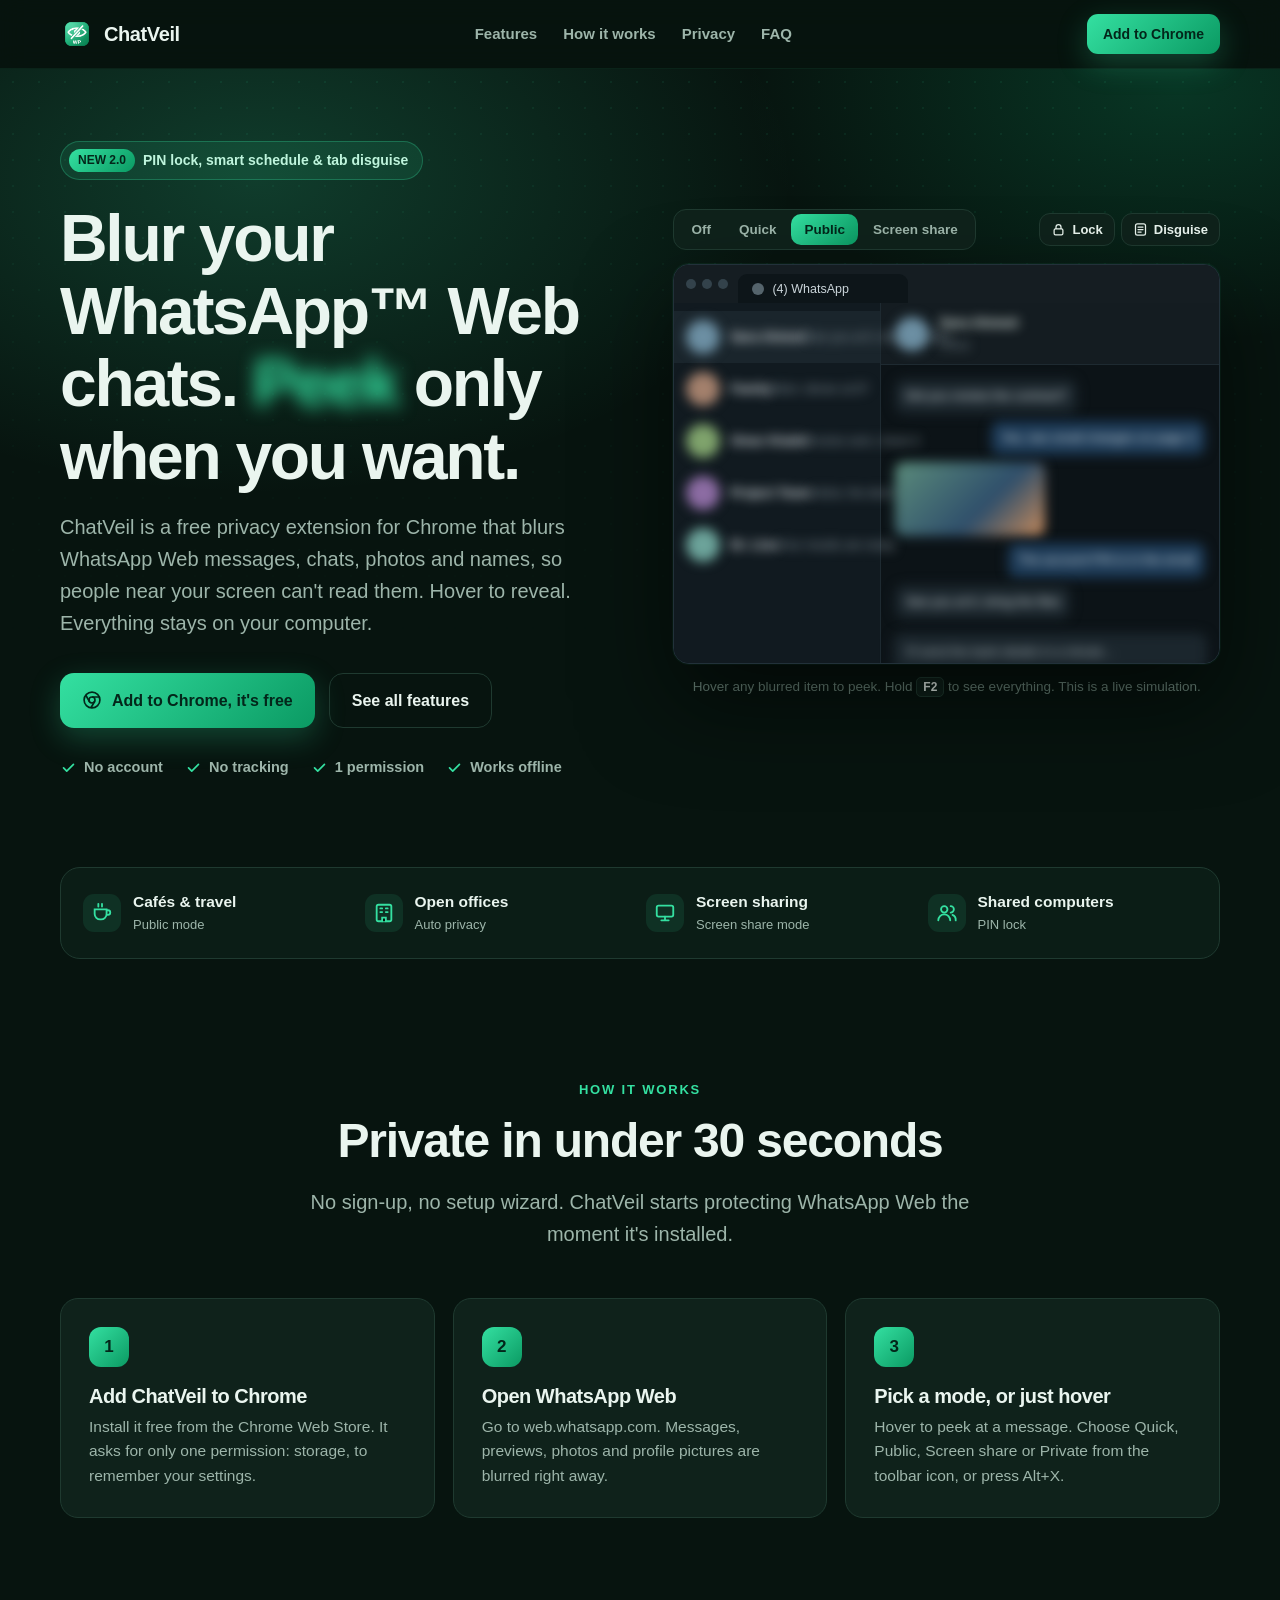
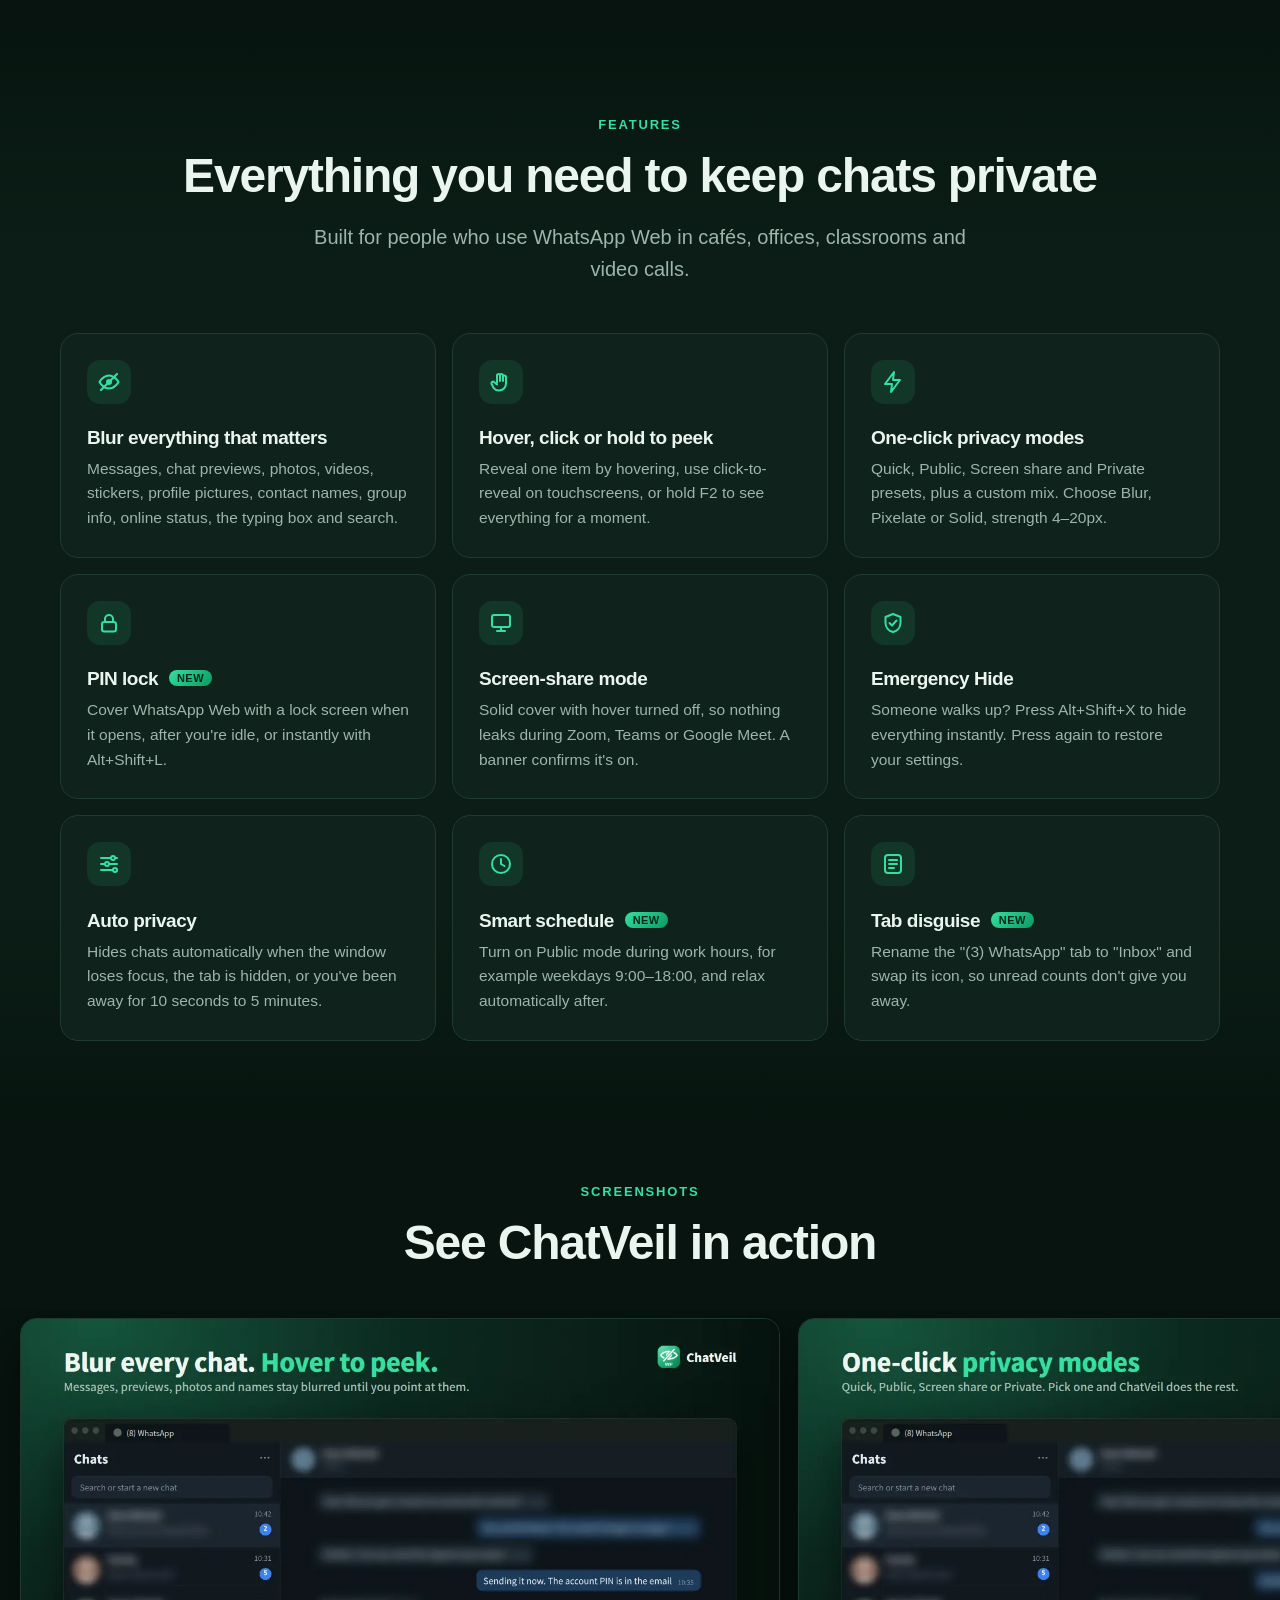
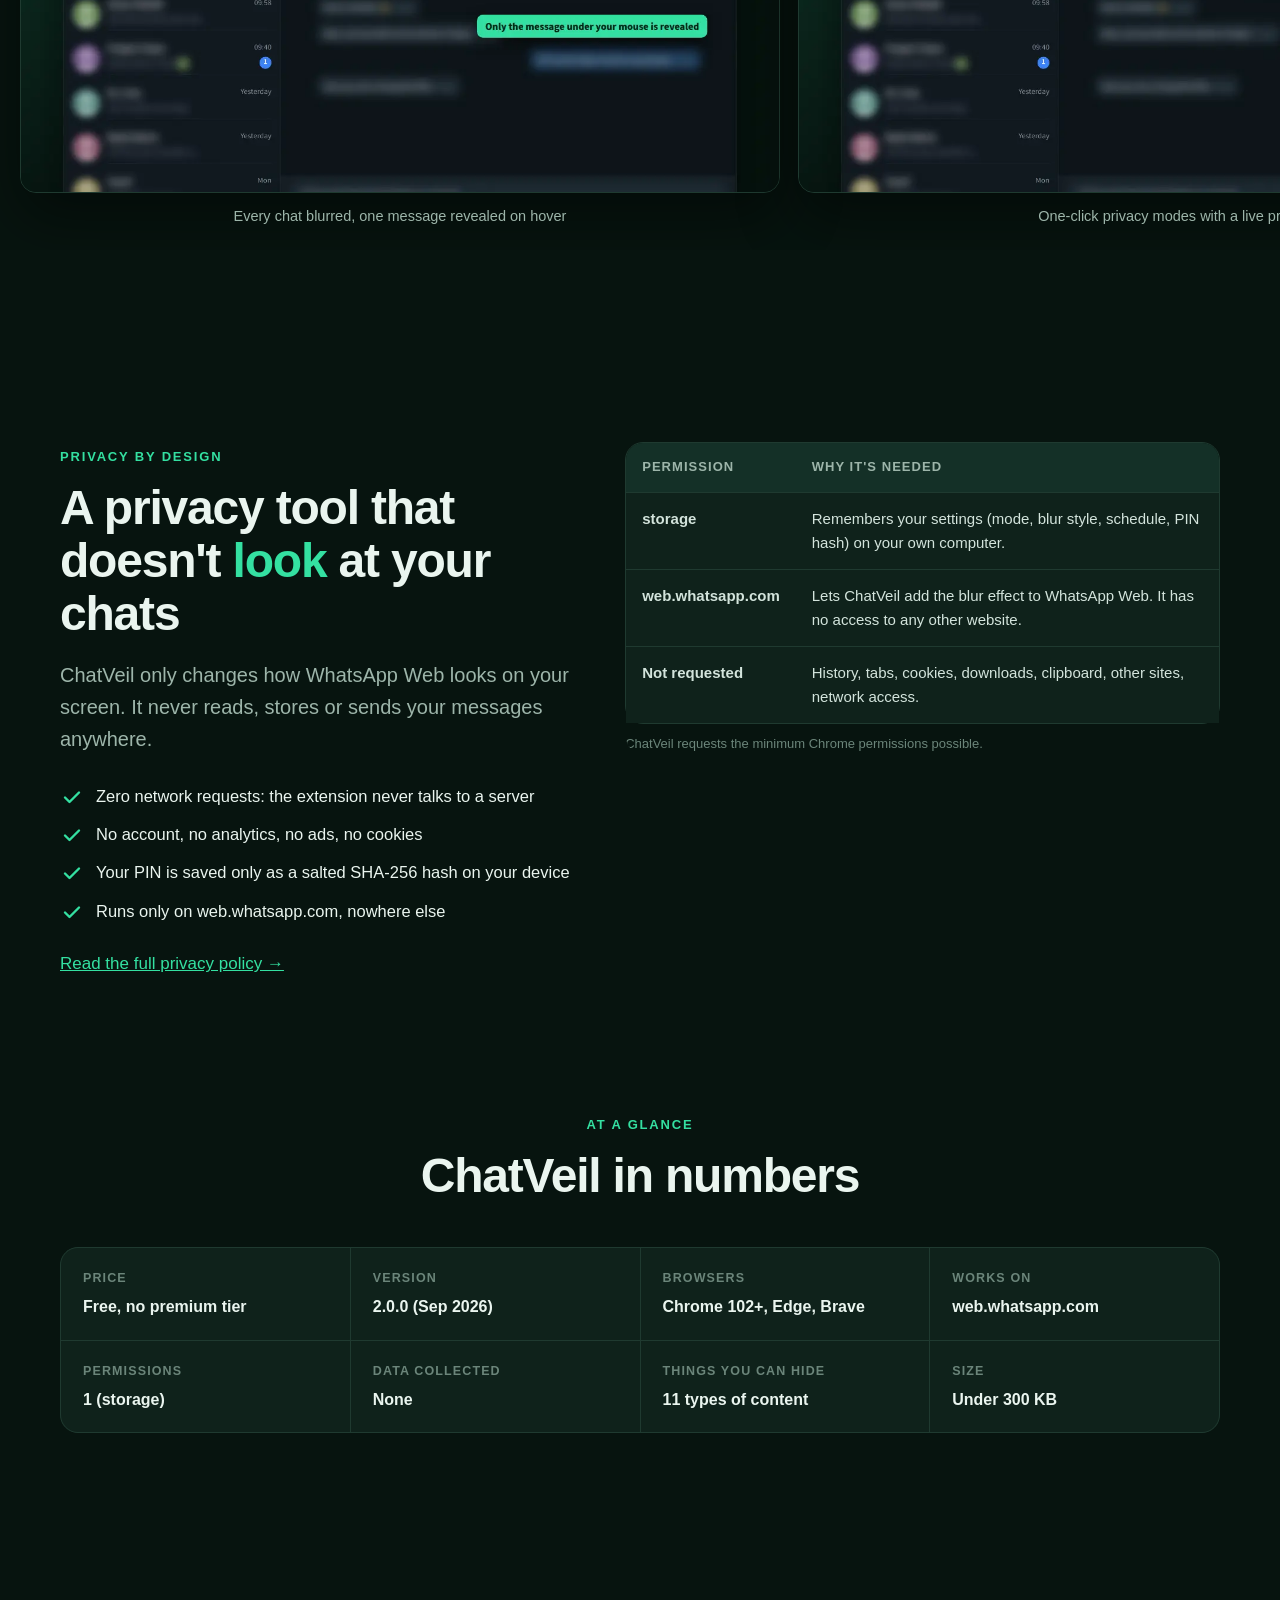
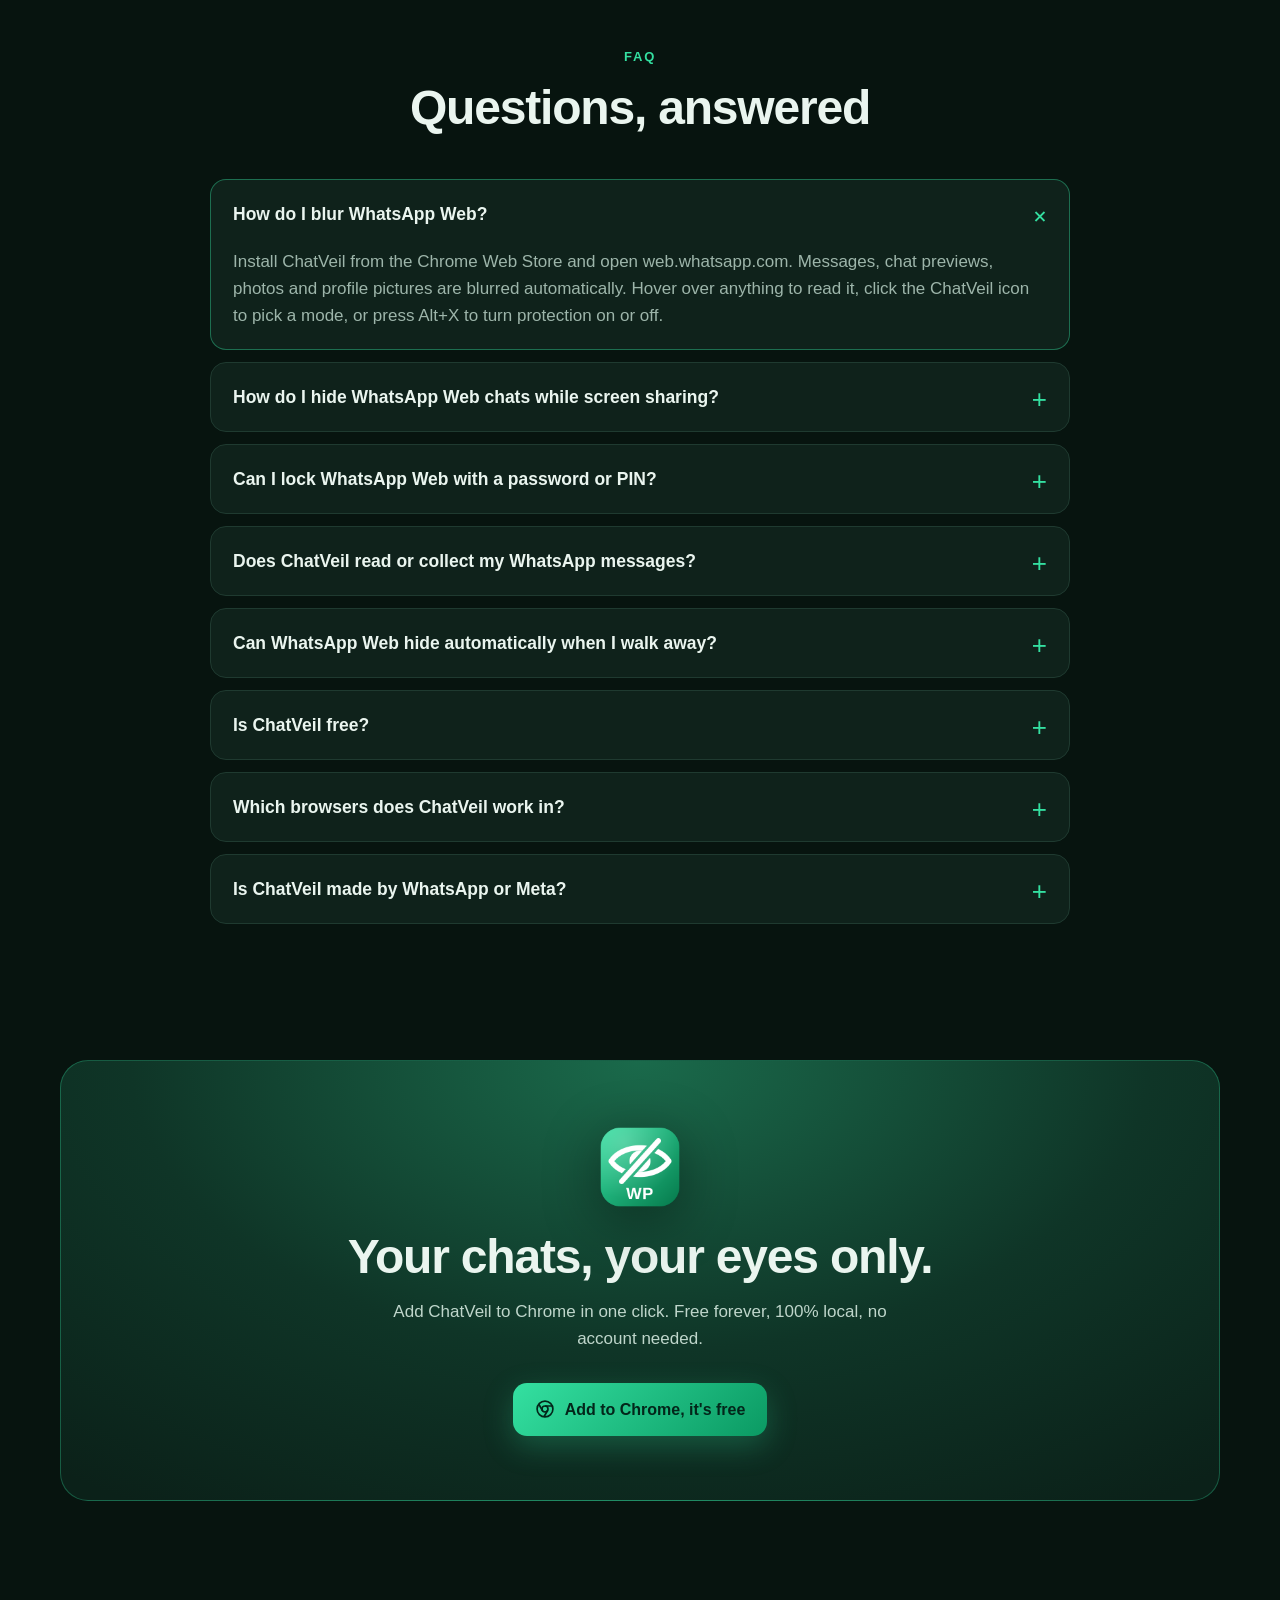
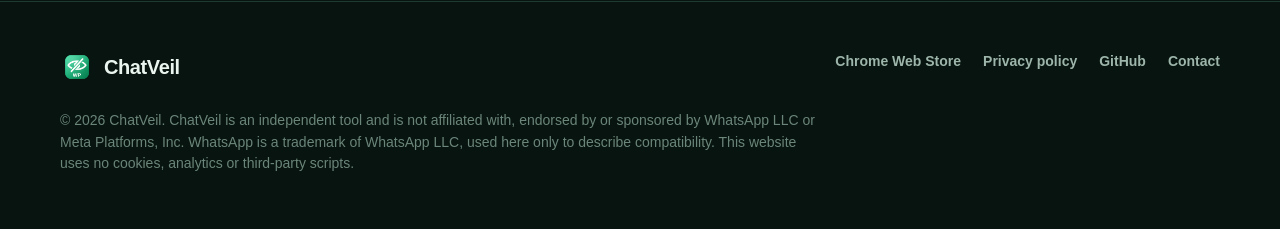
==== index.html @ b0cac83b "Add files via upload" ====
<!doctype html>
<html lang="en">
<head>
<meta charset="utf-8">
<meta name="viewport" content="width=device-width, initial-scale=1">
<title>ChatVeil – Privacy Blur Extension for WhatsApp™ Web (Free, 100% Local)</title>
<meta name="description" content="ChatVeil is a free Chrome extension that blurs WhatsApp™ Web messages, chats, photos and names. Hover to peek, PIN lock, screen-share mode. 100% local, no tracking.">
<link rel="canonical" href="https://YOUR-USERNAME.github.io/">
<meta name="robots" content="index, follow, max-image-preview:large">
<meta name="theme-color" content="#07140F">
<link rel="icon" href="favicon.ico" sizes="any">
<link rel="icon" type="image/png" sizes="32x32" href="assets/favicon-32.png">
<link rel="apple-touch-icon" href="assets/apple-touch-icon.png">
<link rel="manifest" href="site.webmanifest">
<link rel="alternate" type="text/plain" title="LLM summary" href="llms.txt">

<meta property="og:type" content="website">
<meta property="og:site_name" content="ChatVeil">
<meta property="og:title" content="ChatVeil – Privacy Blur for WhatsApp™ Web">
<meta property="og:description" content="Blur WhatsApp Web chats, messages and photos. Hover to peek, PIN lock, screen-share mode. Free and 100% local.">
<meta property="og:url" content="https://YOUR-USERNAME.github.io/">
<meta property="og:image" content="https://YOUR-USERNAME.github.io/assets/og-image.png">
<meta property="og:image:width" content="1200">
<meta property="og:image:height" content="630">
<meta property="og:image:alt" content="ChatVeil: keep your WhatsApp Web chats private">
<meta name="twitter:card" content="summary_large_image">
<meta name="twitter:title" content="ChatVeil – Privacy Blur for WhatsApp™ Web">
<meta name="twitter:description" content="Blur WhatsApp Web chats, messages and photos. Hover to peek, PIN lock, screen-share mode. Free and 100% local.">
<meta name="twitter:image" content="https://YOUR-USERNAME.github.io/assets/og-image.png">

<link rel="stylesheet" href="assets/site.css">

<script type="application/ld+json">
{
  "@context": "https://schema.org",
  "@graph": [
    {
      "@type": "Organization",
      "@id": "https://YOUR-USERNAME.github.io/#org",
      "name": "ChatVeil",
      "url": "https://YOUR-USERNAME.github.io/",
      "logo": "https://YOUR-USERNAME.github.io/assets/logo-512.png",
      "email": "sohaibsaqibai@gmail.com",
      "sameAs": [
        "https://chromewebstore.google.com/detail/eonoagiopcgfgbhfijjfhnohkobojclb",
        "https://github.com/YOUR-USERNAME/YOUR-USERNAME.github.io"
      ]
    },
    {
      "@type": "WebSite",
      "@id": "https://YOUR-USERNAME.github.io/#website",
      "url": "https://YOUR-USERNAME.github.io/",
      "name": "ChatVeil",
      "publisher": { "@id": "https://YOUR-USERNAME.github.io/#org" },
      "inLanguage": "en"
    },
    {
      "@type": "SoftwareApplication",
      "@id": "https://YOUR-USERNAME.github.io/#app",
      "name": "ChatVeil – Privacy Blur for WhatsApp™ Web",
      "alternateName": ["ChatVeil", "WhatsApp Privacy Blur"],
      "description": "Free Chrome extension that blurs WhatsApp Web messages, chat previews, photos, profile pictures and names so people near your screen can't read them. Includes hover-to-peek, PIN lock, screen-share mode, auto privacy, smart schedule and tab disguise. Runs 100% locally with no data collection.",
      "applicationCategory": "BrowserApplication",
      "applicationSubCategory": "Privacy",
      "operatingSystem": "Google Chrome 102+, Microsoft Edge, Brave (Chromium browsers)",
      "softwareVersion": "2.0.0",
      "dateModified": "2026-09-27",
      "url": "https://YOUR-USERNAME.github.io/",
      "installUrl": "https://chromewebstore.google.com/detail/eonoagiopcgfgbhfijjfhnohkobojclb",
      "downloadUrl": "https://chromewebstore.google.com/detail/eonoagiopcgfgbhfijjfhnohkobojclb",
      "image": "https://YOUR-USERNAME.github.io/assets/logo-512.png",
      "screenshot": [
        "https://YOUR-USERNAME.github.io/assets/screenshots/screenshot-1.webp",
        "https://YOUR-USERNAME.github.io/assets/screenshots/screenshot-3.webp",
        "https://YOUR-USERNAME.github.io/assets/screenshots/screenshot-4.webp"
      ],
      "offers": { "@type": "Offer", "price": "0", "priceCurrency": "USD" },
      "isAccessibleForFree": true,
      "featureList": [
        "Blur WhatsApp Web messages, chat previews, photos, videos and stickers",
        "Blur profile pictures, contact names, group info and online status",
        "Hover, click or hold-a-key to reveal",
        "One-click modes: Quick, Public, Screen share, Private",
        "PIN lock screen for WhatsApp Web",
        "Emergency Hide shortcut (Alt+Shift+X)",
        "Auto privacy when you step away",
        "Smart schedule by day and time",
        "Tab disguise",
        "100% local, no account, no tracking"
      ],
      "permissions": "storage; host access to web.whatsapp.com only",
      "publisher": { "@id": "https://YOUR-USERNAME.github.io/#org" }
    },
    {
      "@type": "FAQPage",
      "@id": "https://YOUR-USERNAME.github.io/#faq",
      "mainEntity": [
        { "@type": "Question", "name": "How do I blur WhatsApp Web?",
          "acceptedAnswer": { "@type": "Answer", "text": "Install ChatVeil from the Chrome Web Store and open web.whatsapp.com. Messages, chat previews, photos and profile pictures are blurred automatically. Hover over anything to read it, click the ChatVeil icon to pick a mode, or press Alt+X to turn protection on or off." } },
        { "@type": "Question", "name": "How do I hide WhatsApp Web chats while screen sharing?",
          "acceptedAnswer": { "@type": "Answer", "text": "Choose Screen Share mode in ChatVeil before your Zoom, Teams or Google Meet call. It covers every chat, name and photo with a solid block and turns off hover-reveal so nothing slips out if your mouse passes over a chat. Hold F2 for a quick look; a banner confirms the mode is on." } },
        { "@type": "Question", "name": "Can I lock WhatsApp Web with a password or PIN?",
          "acceptedAnswer": { "@type": "Answer", "text": "Yes. In ChatVeil, open the Lock tab and set a 4–8 digit PIN. WhatsApp Web then shows a lock screen when it opens, after you are idle, or when you press Alt+Shift+L. The PIN is stored only as a salted SHA-256 hash on your own computer. It is a privacy screen for people nearby, not a replacement for locking your computer." } },
        { "@type": "Question", "name": "Does ChatVeil read or collect my WhatsApp messages?",
          "acceptedAnswer": { "@type": "Answer", "text": "No. ChatVeil only adds a visual blur to the WhatsApp Web page inside your browser. It never stores, copies or sends your messages, makes no network requests, and has no analytics. It uses one permission (storage, to remember your settings) and only runs on web.whatsapp.com." } },
        { "@type": "Question", "name": "Can WhatsApp Web hide automatically when I walk away?",
          "acceptedAnswer": { "@type": "Answer", "text": "Yes. Turn on Auto Privacy and ChatVeil hides everything when the window loses focus, the tab is hidden, or you have been inactive for 10 seconds to 5 minutes, then restores your view when you return. Alt+Shift+X is an instant Emergency Hide." } },
        { "@type": "Question", "name": "Is ChatVeil free?",
          "acceptedAnswer": { "@type": "Answer", "text": "Yes. ChatVeil is completely free, with no ads, no sign-up and no premium tier." } },
        { "@type": "Question", "name": "Which browsers does ChatVeil work in?",
          "acceptedAnswer": { "@type": "Answer", "text": "ChatVeil works in Google Chrome 102 or newer and in Chromium-based browsers that can install from the Chrome Web Store, such as Microsoft Edge and Brave. It works on WhatsApp Web (web.whatsapp.com), not the WhatsApp desktop or phone apps." } },
        { "@type": "Question", "name": "Is ChatVeil made by WhatsApp or Meta?",
          "acceptedAnswer": { "@type": "Answer", "text": "No. ChatVeil is an independent tool and is not affiliated with, endorsed by or sponsored by WhatsApp LLC or Meta Platforms, Inc. WhatsApp is a trademark of WhatsApp LLC." } }
      ]
    }
  ]
}
</script>

<style>
/* ---------- Hero ---------- */
.hero { position: relative; padding: 72px 0 88px; overflow: hidden; }
.hero::before { content: ""; position: absolute; inset: -20% -10% auto -10%; height: 900px; background: radial-gradient(50% 50% at 25% 30%, rgba(52,224,161,.20), transparent 70%), radial-gradient(40% 40% at 85% 20%, rgba(11,154,99,.25), transparent 70%); pointer-events: none; }
.hero::after { content: ""; position: absolute; inset: 0; background-image: radial-gradient(rgba(52,224,161,.08) 1.2px, transparent 1.3px); background-size: 26px 26px; mask-image: linear-gradient(180deg, #000, transparent 75%); -webkit-mask-image: linear-gradient(180deg, #000, transparent 75%); pointer-events: none; }
.hero .wrap { position: relative; z-index: 1; display: grid; grid-template-columns: 1.02fr 1fr; gap: 56px; align-items: center; }
.pill { display: inline-flex; align-items: center; gap: 8px; padding: 7px 14px 7px 8px; border-radius: 999px; background: rgba(52,224,161,.1); border: 1px solid rgba(52,224,161,.28); color: #BFF5DD; font-size: 14px; font-weight: 700; }
.pill b { white-space: nowrap; background: var(--grad); color: var(--on-accent); border-radius: 999px; padding: 2px 9px; font-size: 12px; }
.hero h1 { font-size: clamp(40px, 5.6vw, 66px); font-weight: 900; margin-top: 22px; letter-spacing: -0.035em; }
.hero h1 .veil { position: relative; display: inline-block; color: var(--accent); }
.hero h1 .veil span { filter: blur(9px); transition: filter .35s ease; }
.hero h1 .veil:hover span, .hero h1 .veil:focus span { filter: none; }
.hero .cta { display: flex; flex-wrap: wrap; gap: 14px; margin-top: 34px; }
.trust { display: flex; flex-wrap: wrap; gap: 8px 22px; margin-top: 28px; color: var(--muted); font-size: 14.5px; font-weight: 600; }
.trust span { display: inline-flex; align-items: center; gap: 7px; }
.trust svg { width: 17px; height: 17px; color: var(--accent); }

/* ---------- Interactive demo ---------- */
.demo { --blur: blur(6px); position: relative; }
.demo-controls { display: flex; flex-wrap: wrap; align-items: center; justify-content: space-between; gap: 10px; margin-bottom: 14px; }
.seg { display: inline-flex; gap: 2px; padding: 4px; border-radius: 13px; background: var(--surface); border: 1px solid var(--line); }
.seg button { border: 0; background: transparent; color: var(--muted); font: 700 13.5px var(--font); padding: 8px 13px; border-radius: 10px; cursor: pointer; }
.seg button[aria-pressed="true"] { background: var(--grad); color: var(--on-accent); }
.mini { display: flex; gap: 6px; }
.mini button { border: 1px solid var(--line); background: var(--surface); color: var(--text); font: 700 13px var(--font); padding: 8px 11px; border-radius: 11px; cursor: pointer; display: inline-flex; gap: 6px; align-items: center; }
.mini button:hover, .mini button[aria-pressed="true"] { border-color: var(--accent); color: var(--accent); }
.mini svg { width: 15px; height: 15px; }
.win { position: relative; border-radius: 16px; overflow: hidden; background: #0D1519; border: 1px solid #22313A; box-shadow: 0 40px 90px rgba(0,0,0,.55), 0 0 0 1px rgba(52,224,161,.06); font-size: 13.5px; }
.win-bar { display: flex; align-items: flex-end; gap: 10px; height: 38px; padding: 0 12px; background: #151D22; }
.win-bar .dots { display: flex; gap: 6px; align-self: center; }
.win-bar .dots i { width: 10px; height: 10px; border-radius: 50%; background: #33424B; }
.win-tab { display: flex; align-items: center; gap: 8px; height: 29px; padding: 0 14px; min-width: 170px; background: #0D1519; border-radius: 9px 9px 0 0; color: #CBD5DA; font-size: 12.5px; }
.win-tab i { width: 12px; height: 12px; border-radius: 50%; background: #55646C; }
.demo[data-disguise="1"] .win-tab i { border-radius: 3px; background: #8A90A2; }
.win-body { display: grid; grid-template-columns: 38% 1fr; height: 360px; }
.d-side { background: #111A20; border-right: 1px solid #1E2A31; padding: 8px 0; }
.d-row { display: flex; gap: 10px; align-items: center; padding: 9px 12px; }
.d-row.on { background: #1A252C; }
.av { width: 34px; height: 34px; border-radius: 50%; flex-shrink: 0; }
.d-row .t { min-width: 0; flex: 1; }
.d-row .n { font-weight: 700; font-size: 13px; color: #E4EAEE; white-space: nowrap; overflow: hidden; text-overflow: ellipsis; }
.d-row .p { color: #8C9AA3; font-size: 12px; white-space: nowrap; overflow: hidden; text-overflow: ellipsis; }
.d-main { display: flex; flex-direction: column; background: #0C1317; }
.d-head { display: flex; align-items: center; gap: 10px; padding: 9px 14px; background: #141C21; border-bottom: 1px solid #1E2A31; }
.d-head .n { font-weight: 700; font-size: 13.5px; }
.d-head .s { font-size: 11.5px; color: #7F8E97; }
.d-msgs { flex: 1; display: flex; flex-direction: column; gap: 7px; padding: 14px; }
.m { max-width: 78%; padding: 7px 10px; border-radius: 9px; background: #1B262D; color: #DCE4E8; align-self: flex-start; font-size: 12.8px; }
.m.o { align-self: flex-end; background: #1C3A57; }
.m.img { width: 150px; height: 74px; padding: 0; background: linear-gradient(135deg, #5B8C7B, #2F4F6B 60%, #C98B5B); }
.d-comp { margin: 0 12px 12px; padding: 9px 12px; border-radius: 9px; background: #1B262D; color: #AEB9BF; font-size: 12.5px; }
.v { transition: filter .12s ease-out; }
/* mode rules */
.demo[data-mode="quick"] .v-msg, .demo[data-mode="quick"] .v-prev, .demo[data-mode="quick"] .v-media,
.demo[data-mode="public"] .v, .demo[data-mode="screenshare"] .v { filter: var(--blur); cursor: pointer; }
.demo[data-mode="screenshare"] { --blur: blur(10px) brightness(.18) contrast(.3); }
.demo:not([data-mode="screenshare"]) .v:hover { filter: none; }
.demo.peek .v { filter: none !important; }
.ss-banner { position: absolute; top: 48px; left: 50%; transform: translateX(-50%); padding: 5px 12px; border-radius: 999px; background: var(--grad); color: var(--on-accent); font-size: 11.5px; font-weight: 800; white-space: nowrap; display: none; z-index: 2; }
.demo[data-mode="screenshare"] .ss-banner { display: block; }
.lock { position: absolute; inset: 38px 0 0; display: none; place-items: center; background: rgba(6,16,12,.72); backdrop-filter: blur(16px); -webkit-backdrop-filter: blur(16px); z-index: 3; }
.demo.locked .lock { display: grid; }
.lock form { width: 230px; padding: 20px; border-radius: 16px; background: #10221B; border: 1px solid #24382F; text-align: center; }
.lock img { width: 40px; height: 40px; margin: 0 auto 8px; }
.lock h3 { font-size: 16px; }
.lock p { margin: 4px 0 12px; font-size: 12px; color: var(--muted); }
.lock input { width: 100%; padding: 9px; border-radius: 10px; border: 1.5px solid #24382F; background: #0A1712; color: var(--text); font: 700 16px var(--font); letter-spacing: .5em; text-align: center; }
.lock input:focus { outline: none; border-color: var(--accent); }
.lock button { width: 100%; margin-top: 8px; padding: 9px; border: 0; border-radius: 10px; background: var(--grad); color: var(--on-accent); font: 800 14px var(--font); cursor: pointer; }
.lock .err { min-height: 16px; margin-top: 6px; font-size: 11.5px; color: #FF8A80; }
.demo-hint { margin-top: 12px; color: var(--faint); font-size: 13.5px; text-align: center; }
.demo-hint kbd { font: 700 12px var(--font); padding: 2px 6px; border-radius: 5px; background: var(--surface); border: 1px solid var(--line); color: var(--text); }

/* ---------- Use cases strip ---------- */
.uses { padding: 0 0 20px; }
.uses ul { list-style: none; margin: 0; padding: 22px; display: grid; grid-template-columns: repeat(4, 1fr); gap: 12px; border-radius: 20px; background: var(--bg-2); border: 1px solid var(--line); }
.uses li { display: flex; align-items: center; gap: 12px; font-weight: 700; font-size: 15.5px; }
.uses svg { width: 38px; height: 38px; padding: 8px; border-radius: 11px; background: rgba(52,224,161,.1); color: var(--accent); flex-shrink: 0; }
.uses small { display: block; color: var(--muted); font-weight: 500; font-size: 13px; }

/* ---------- Steps ---------- */
.steps { display: grid; grid-template-columns: repeat(3, 1fr); gap: 18px; margin-top: 48px; counter-reset: s; }
.step { position: relative; padding: 28px; border-radius: var(--radius); background: var(--surface); border: 1px solid var(--line); }
.step::before { counter-increment: s; content: counter(s); display: grid; place-items: center; width: 40px; height: 40px; border-radius: 12px; background: var(--grad); color: var(--on-accent); font-weight: 900; margin-bottom: 18px; }
.step h3 { font-size: 20px; }
.step p { margin: 8px 0 0; color: var(--muted); font-size: 15.5px; }

/* ---------- Features ---------- */
.features { background: linear-gradient(180deg, transparent, var(--bg-2) 20%, var(--bg-2) 80%, transparent); }
.grid { display: grid; grid-template-columns: repeat(3, 1fr); gap: 16px; margin-top: 48px; }
.card { padding: 26px; border-radius: var(--radius); background: var(--surface); border: 1px solid var(--line); transition: border-color .2s, transform .2s; }
.card:hover { border-color: rgba(52,224,161,.45); transform: translateY(-3px); }
.card svg { width: 44px; height: 44px; padding: 10px; border-radius: 13px; background: rgba(52,224,161,.1); color: var(--accent); }
.card h3 { font-size: 19px; margin-top: 16px; }
.card p { margin: 8px 0 0; color: var(--muted); font-size: 15.5px; }
.card .new { display: inline-block; margin-left: 6px; padding: 2px 8px; border-radius: 999px; background: var(--grad); color: var(--on-accent); font-size: 11px; font-weight: 800; vertical-align: 3px; letter-spacing: .04em; }

/* ---------- Gallery ---------- */
.gallery { display: flex; gap: 18px; overflow-x: auto; scroll-snap-type: x mandatory; padding: 8px 20px 22px; margin-top: 40px; scrollbar-width: thin; scrollbar-color: var(--line) transparent; }
.gallery figure { flex: 0 0 min(760px, 86vw); margin: 0; scroll-snap-align: center; }
.gallery img { width: 100%; height: auto; border-radius: 16px; border: 1px solid var(--line); box-shadow: 0 24px 60px rgba(0,0,0,.45); }
.gallery figcaption { margin-top: 12px; color: var(--muted); font-size: 14.5px; text-align: center; }

/* ---------- Privacy ---------- */
.privacy-grid { display: grid; grid-template-columns: 1fr 1.15fr; gap: 48px; align-items: start; }
.promise { list-style: none; padding: 0; margin: 28px 0 0; display: grid; gap: 12px; }
.promise li { display: flex; gap: 12px; align-items: flex-start; font-size: 16.5px; }
.promise svg { width: 24px; height: 24px; color: var(--accent); flex-shrink: 0; margin-top: 2px; }
table { width: 100%; border-collapse: separate; border-spacing: 0; border: 1px solid var(--line); border-radius: var(--radius); overflow: hidden; font-size: 15px; }
th, td { text-align: left; padding: 14px 16px; border-bottom: 1px solid var(--line); vertical-align: top; }
th { background: var(--surface-2); font-size: 13px; text-transform: uppercase; letter-spacing: .08em; color: var(--muted); }
tr:last-child td { border-bottom: 0; }
td:first-child { font-weight: 700; white-space: nowrap; }
td { background: var(--surface); color: #D3E4DC; }
caption { caption-side: bottom; padding-top: 10px; color: var(--faint); font-size: 13px; text-align: left; }

/* ---------- Facts ---------- */
.facts { display: grid; grid-template-columns: repeat(4, 1fr); gap: 1px; margin-top: 44px; background: var(--line); border: 1px solid var(--line); border-radius: var(--radius); overflow: hidden; }
.facts div { background: var(--surface); padding: 20px 22px; }
.facts dt { color: var(--faint); font-size: 12.5px; text-transform: uppercase; letter-spacing: .09em; font-weight: 700; }
.facts dd { margin: 6px 0 0; font-weight: 750; font-size: 16px; }

/* ---------- FAQ ---------- */
.faq { max-width: 860px; margin: 44px auto 0; display: grid; gap: 12px; }
.faq details { border-radius: 16px; background: var(--surface); border: 1px solid var(--line); padding: 0 22px; }
.faq details[open] { border-color: rgba(52,224,161,.4); }
.faq summary { cursor: pointer; list-style: none; padding: 20px 34px 20px 0; font-weight: 750; font-size: 17.5px; position: relative; }
.faq summary::-webkit-details-marker { display: none; }
.faq summary::after { content: "+"; position: absolute; right: 0; top: 16px; font-size: 26px; font-weight: 400; color: var(--accent); transition: transform .2s; }
.faq details[open] summary::after { transform: rotate(45deg); }
.faq details p { margin: 0 0 20px; color: var(--muted); }

/* ---------- Final CTA ---------- */
.final { padding: 40px 0 100px; }
.final .box { position: relative; overflow: hidden; padding: 64px 40px; border-radius: 28px; text-align: center; background: radial-gradient(80% 120% at 50% 0%, #1A6A4B 0%, #0F3527 55%, #0B2119 100%); border: 1px solid rgba(52,224,161,.3); }
.final img { width: 84px; height: 84px; margin: 0 auto 22px; filter: drop-shadow(0 12px 28px rgba(0,0,0,.4)); }
.final p { color: #BFD6CB; margin: 14px auto 30px; max-width: 520px; }

@media (max-width: 980px) {
  .hero .wrap, .privacy-grid { grid-template-columns: 1fr; }
  .grid { grid-template-columns: 1fr 1fr; }
  .uses ul, .facts { grid-template-columns: 1fr 1fr; }
}
@media (max-width: 640px) {
  .grid, .steps, .uses ul { grid-template-columns: 1fr; }
  .facts { grid-template-columns: 1fr 1fr; }
  .win-body { grid-template-columns: 1fr; height: auto; }
  .d-side { display: none; }
  .d-msgs { min-height: 250px; }
  td:first-child { white-space: normal; }
  .final .box { padding: 48px 22px; }
}
</style>
</head>
<body>
<a class="skip" href="#main">Skip to content</a>

<svg width="0" height="0" style="position:absolute" aria-hidden="true">
  <defs>
    <symbol id="i-check" viewBox="0 0 24 24"><path d="m5 12.5 4.5 4.5L19 7.5" fill="none" stroke="currentColor" stroke-width="2.4" stroke-linecap="round" stroke-linejoin="round"/></symbol>
    <symbol id="i-chrome" viewBox="0 0 24 24"><circle cx="12" cy="12" r="9.5" fill="none" stroke="currentColor" stroke-width="2"/><circle cx="12" cy="12" r="3.6" fill="none" stroke="currentColor" stroke-width="2"/><path d="M12 8.4h8.6M8.9 13.8 4.6 6.3M15.1 13.8 10.8 21.3" stroke="currentColor" stroke-width="2"/></symbol>
    <symbol id="i-eyeoff" viewBox="0 0 24 24"><path d="M2.5 12S6 5.5 12 5.5 21.5 12 21.5 12 18 18.5 12 18.5 2.5 12 2.5 12Z" fill="none" stroke="currentColor" stroke-width="2"/><circle cx="12" cy="12" r="3" fill="currentColor"/><path d="M4 20 20 4" stroke="currentColor" stroke-width="2.2" stroke-linecap="round"/></symbol>
    <symbol id="i-lock" viewBox="0 0 24 24"><rect x="5" y="11" width="14" height="9.5" rx="2.2" fill="none" stroke="currentColor" stroke-width="2"/><path d="M8 11V8a4 4 0 0 1 8 0v3" fill="none" stroke="currentColor" stroke-width="2"/></symbol>
    <symbol id="i-screen" viewBox="0 0 24 24"><rect x="3" y="4" width="18" height="12" rx="2" fill="none" stroke="currentColor" stroke-width="2"/><path d="M8 20h8M12 16v4" stroke="currentColor" stroke-width="2" stroke-linecap="round"/></symbol>
    <symbol id="i-cafe" viewBox="0 0 24 24"><path d="M4 8h13v5a6 6 0 0 1-6 6h-1a6 6 0 0 1-6-6zM17 9h1.5a2.5 2.5 0 0 1 0 5H17M8 2v3M12 2v3" fill="none" stroke="currentColor" stroke-width="2" stroke-linecap="round"/></symbol>
    <symbol id="i-office" viewBox="0 0 24 24"><rect x="4" y="3" width="16" height="18" rx="2" fill="none" stroke="currentColor" stroke-width="2"/><path d="M8 7h2M14 7h2M8 11h2M14 11h2M10 21v-4h4v4" stroke="currentColor" stroke-width="2" stroke-linecap="round"/></symbol>
    <symbol id="i-users" viewBox="0 0 24 24"><circle cx="9" cy="8" r="3.5" fill="none" stroke="currentColor" stroke-width="2"/><path d="M2.5 20a6.5 6.5 0 0 1 13 0M16 4.5a3.5 3.5 0 0 1 0 7M18 14a6 6 0 0 1 3.5 6" fill="none" stroke="currentColor" stroke-width="2" stroke-linecap="round"/></symbol>
    <symbol id="i-bolt" viewBox="0 0 24 24"><path d="M13 2 4 14h7l-1 8 9-12h-7z" fill="none" stroke="currentColor" stroke-width="2" stroke-linejoin="round"/></symbol>
    <symbol id="i-clock" viewBox="0 0 24 24"><circle cx="12" cy="12" r="9" fill="none" stroke="currentColor" stroke-width="2"/><path d="M12 7v5l3.5 2" fill="none" stroke="currentColor" stroke-width="2" stroke-linecap="round"/></symbol>
    <symbol id="i-mask" viewBox="0 0 24 24"><rect x="4" y="3" width="16" height="18" rx="3" fill="none" stroke="currentColor" stroke-width="2"/><path d="M8 8h8M8 12h8M8 16h5" stroke="currentColor" stroke-width="2" stroke-linecap="round"/></symbol>
    <symbol id="i-hand" viewBox="0 0 24 24"><path d="M8 13V5.5a1.5 1.5 0 0 1 3 0V11m0-5.5a1.5 1.5 0 0 1 3 0V11m0-4a1.5 1.5 0 0 1 3 0v6.5a7 7 0 0 1-7 7h-.5a6 6 0 0 1-4.7-2.3L2.6 14a1.6 1.6 0 0 1 2.4-2l3 2.5" fill="none" stroke="currentColor" stroke-width="2" stroke-linecap="round" stroke-linejoin="round"/></symbol>
    <symbol id="i-sliders" viewBox="0 0 24 24"><path d="M4 6h10M18 6h2M4 12h4M12 12h8M4 18h12M20 18h0" stroke="currentColor" stroke-width="2" stroke-linecap="round"/><circle cx="16" cy="6" r="2" fill="none" stroke="currentColor" stroke-width="2"/><circle cx="10" cy="12" r="2" fill="none" stroke="currentColor" stroke-width="2"/><circle cx="18" cy="18" r="2" fill="none" stroke="currentColor" stroke-width="2"/></symbol>
    <symbol id="i-shield" viewBox="0 0 24 24"><path d="M12 3 4.5 6v6c0 4.4 3.2 8 7.5 9 4.3-1 7.5-4.6 7.5-9V6z" fill="none" stroke="currentColor" stroke-width="2" stroke-linejoin="round"/><path d="m8.5 12 2.5 2.5 4.5-5" fill="none" stroke="currentColor" stroke-width="2" stroke-linecap="round" stroke-linejoin="round"/></symbol>
    <symbol id="i-key" viewBox="0 0 24 24"><rect x="2.5" y="6" width="19" height="12" rx="2.5" fill="none" stroke="currentColor" stroke-width="2"/><path d="M6.5 10h1M10.5 10h1M14.5 10h1M8 14h8" stroke="currentColor" stroke-width="2" stroke-linecap="round"/></symbol>
  </defs>
</svg>

<header class="nav">
  <div class="wrap">
    <a class="logo" href="./" aria-label="ChatVeil home"><img src="assets/icon-128.png" alt="" width="34" height="34">ChatVeil</a>
    <nav aria-label="Main">
      <ul>
        <li><a href="#features">Features</a></li>
        <li><a href="#how">How it works</a></li>
        <li><a href="#privacy">Privacy</a></li>
        <li><a href="#faq">FAQ</a></li>
      </ul>
    </nav>
    <a class="btn btn-primary btn-sm" href="https://chromewebstore.google.com/detail/eonoagiopcgfgbhfijjfhnohkobojclb" rel="noopener">Add to Chrome</a>
  </div>
</header>

<main id="main">
  <!-- HERO -->
  <section class="hero" aria-labelledby="hero-title">
    <div class="wrap">
      <div>
        <span class="pill"><b>NEW 2.0</b> PIN lock, smart schedule &amp; tab disguise</span>
        <h1 id="hero-title">Blur your WhatsApp™&nbsp;Web chats. <span class="veil" tabindex="0"><span>Peek</span></span> only when you want.</h1>
        <p class="lead">ChatVeil is a free privacy extension for Chrome that blurs WhatsApp Web messages, chats, photos and names, so people near your screen can't read them. Hover to reveal. Everything stays on your computer.</p>
        <div class="cta">
          <a class="btn btn-primary" href="https://chromewebstore.google.com/detail/eonoagiopcgfgbhfijjfhnohkobojclb" rel="noopener"><svg><use href="#i-chrome"/></svg>Add to Chrome, it's free</a>
          <a class="btn btn-ghost" href="#features">See all features</a>
        </div>
        <div class="trust">
          <span><svg><use href="#i-check"/></svg>No account</span>
          <span><svg><use href="#i-check"/></svg>No tracking</span>
          <span><svg><use href="#i-check"/></svg>1 permission</span>
          <span><svg><use href="#i-check"/></svg>Works offline</span>
        </div>
      </div>

      <!-- Live demo: this is a simulation, not WhatsApp -->
      <div class="demo" id="demo" data-mode="public" data-disguise="0" aria-label="Interactive ChatVeil demo">
        <div class="demo-controls">
          <div class="seg" role="group" aria-label="Privacy mode">
            <button type="button" data-mode="off" aria-pressed="false">Off</button>
            <button type="button" data-mode="quick" aria-pressed="false">Quick</button>
            <button type="button" data-mode="public" aria-pressed="true">Public</button>
            <button type="button" data-mode="screenshare" aria-pressed="false">Screen share</button>
          </div>
          <div class="mini">
            <button type="button" id="dLock" aria-label="Try the PIN lock"><svg><use href="#i-lock"/></svg>Lock</button>
            <button type="button" id="dMask" aria-pressed="false" aria-label="Disguise the tab title"><svg><use href="#i-mask"/></svg>Disguise</button>
          </div>
        </div>
        <div class="win">
          <div class="win-bar"><span class="dots"><i></i><i></i><i></i></span><span class="win-tab"><i></i><span id="dTitle">(4) WhatsApp</span></span></div>
          <div class="win-body">
            <div class="d-side">
              <div class="d-row on"><span class="av v v-av" style="background:#6C8FA3"></span><span class="t"><span class="n v v-name">Sara Ahmed</span><span class="p v v-prev">See you at 6, bring the files</span></span></div>
              <div class="d-row"><span class="av v v-av" style="background:#A3806C"></span><span class="t"><span class="n v v-name">Family</span><span class="p v v-prev">Mom: dinner at 8?</span></span></div>
              <div class="d-row"><span class="av v v-av" style="background:#7FA36C"></span><span class="t"><span class="n v v-name">Omar Khalid</span><span class="p v v-prev">Invoice sent, check it</span></span></div>
              <div class="d-row"><span class="av v v-av" style="background:#8C6CA3"></span><span class="t"><span class="n v v-name">Project Team</span><span class="p v v-prev">Aisha: the deck is final</span></span></div>
              <div class="d-row"><span class="av v v-av" style="background:#6CA39A"></span><span class="t"><span class="n v v-name">Dr. Lina</span><span class="p v v-prev">Your results are ready</span></span></div>
            </div>
            <div class="d-main">
              <div class="d-head"><span class="av v v-av" style="background:#6C8FA3"></span><span><span class="n v v-name" style="display:block">Sara Ahmed</span><span class="s v v-status">online</span></span></div>
              <div class="d-msgs">
                <div class="m v v-msg">Did you review the contract?</div>
                <div class="m o v v-msg">Yes, two small changes on page 3</div>
                <div class="m img v v-media" role="img" aria-label="Shared photo"></div>
                <div class="m o v v-msg">The account PIN is in the email</div>
                <div class="m v v-msg">See you at 6, bring the files</div>
              </div>
              <div class="d-comp v v-comp">I'll send the bank details in a minute…</div>
            </div>
          </div>
          <span class="ss-banner">ChatVeil · Screen Share Mode, chats hidden</span>
          <div class="lock">
            <form id="dLockForm">
              <img src="assets/icon-128.png" alt="">
              <h3>Chats locked</h3>
              <p>Demo PIN: <strong>1234</strong></p>
              <input type="password" inputmode="numeric" maxlength="8" aria-label="PIN" autocomplete="off">
              <button type="submit">Unlock</button>
              <div class="err" aria-live="polite"></div>
            </form>
          </div>
        </div>
        <p class="demo-hint">Hover any blurred item to peek. Hold <kbd>F2</kbd> to see everything. This is a live simulation.</p>
      </div>
    </div>
  </section>

  <!-- USE CASES -->
  <div class="uses">
    <div class="wrap">
      <ul>
        <li><svg><use href="#i-cafe"/></svg><span>Cafés &amp; travel<small>Public mode</small></span></li>
        <li><svg><use href="#i-office"/></svg><span>Open offices<small>Auto privacy</small></span></li>
        <li><svg><use href="#i-screen"/></svg><span>Screen sharing<small>Screen share mode</small></span></li>
        <li><svg><use href="#i-users"/></svg><span>Shared computers<small>PIN lock</small></span></li>
      </ul>
    </div>
  </div>

  <!-- HOW -->
  <section id="how" aria-labelledby="how-title">
    <div class="wrap center">
      <span class="eyebrow">How it works</span>
      <h2 id="how-title">Private in under 30 seconds</h2>
      <p class="lead">No sign-up, no setup wizard. ChatVeil starts protecting WhatsApp Web the moment it's installed.</p>
      <div class="steps" style="text-align:left">
        <div class="step"><h3>Add ChatVeil to Chrome</h3><p>Install it free from the Chrome Web Store. It asks for only one permission: storage, to remember your settings.</p></div>
        <div class="step"><h3>Open WhatsApp Web</h3><p>Go to web.whatsapp.com. Messages, previews, photos and profile pictures are blurred right away.</p></div>
        <div class="step"><h3>Pick a mode, or just hover</h3><p>Hover to peek at a message. Choose Quick, Public, Screen share or Private from the toolbar icon, or press Alt+X.</p></div>
      </div>
    </div>
  </section>

  <!-- FEATURES -->
  <section id="features" class="features" aria-labelledby="feat-title">
    <div class="wrap">
      <div class="center">
        <span class="eyebrow">Features</span>
        <h2 id="feat-title">Everything you need to keep chats private</h2>
        <p class="lead">Built for people who use WhatsApp Web in cafés, offices, classrooms and video calls.</p>
      </div>
      <div class="grid">
        <article class="card"><svg><use href="#i-eyeoff"/></svg><h3>Blur everything that matters</h3><p>Messages, chat previews, photos, videos, stickers, profile pictures, contact names, group info, online status, the typing box and search.</p></article>
        <article class="card"><svg><use href="#i-hand"/></svg><h3>Hover, click or hold to peek</h3><p>Reveal one item by hovering, use click-to-reveal on touchscreens, or hold F2 to see everything for a moment.</p></article>
        <article class="card"><svg><use href="#i-bolt"/></svg><h3>One-click privacy modes</h3><p>Quick, Public, Screen share and Private presets, plus a custom mix. Choose Blur, Pixelate or Solid, strength 4–20px.</p></article>
        <article class="card"><svg><use href="#i-lock"/></svg><h3>PIN lock <span class="new">NEW</span></h3><p>Cover WhatsApp Web with a lock screen when it opens, after you're idle, or instantly with Alt+Shift+L.</p></article>
        <article class="card"><svg><use href="#i-screen"/></svg><h3>Screen-share mode</h3><p>Solid cover with hover turned off, so nothing leaks during Zoom, Teams or Google Meet. A banner confirms it's on.</p></article>
        <article class="card"><svg><use href="#i-shield"/></svg><h3>Emergency Hide</h3><p>Someone walks up? Press Alt+Shift+X to hide everything instantly. Press again to restore your settings.</p></article>
        <article class="card"><svg><use href="#i-sliders"/></svg><h3>Auto privacy</h3><p>Hides chats automatically when the window loses focus, the tab is hidden, or you've been away for 10 seconds to 5 minutes.</p></article>
        <article class="card"><svg><use href="#i-clock"/></svg><h3>Smart schedule <span class="new">NEW</span></h3><p>Turn on Public mode during work hours, for example weekdays 9:00–18:00, and relax automatically after.</p></article>
        <article class="card"><svg><use href="#i-mask"/></svg><h3>Tab disguise <span class="new">NEW</span></h3><p>Rename the "(3) WhatsApp" tab to "Inbox" and swap its icon, so unread counts don't give you away.</p></article>
      </div>
    </div>
  </section>

  <!-- GALLERY -->
  <section aria-labelledby="gal-title" style="padding-top:40px">
    <div class="wrap center">
      <span class="eyebrow">Screenshots</span>
      <h2 id="gal-title">See ChatVeil in action</h2>
    </div>
    <div class="gallery" tabindex="0" aria-label="Screenshot gallery, scroll sideways">
      <figure><img src="assets/screenshots/screenshot-1.webp" width="1280" height="800" loading="lazy" alt="WhatsApp Web chats blurred by ChatVeil with one message revealed on hover"><figcaption>Every chat blurred, one message revealed on hover</figcaption></figure>
      <figure><img src="assets/screenshots/screenshot-2.webp" width="1280" height="800" loading="lazy" alt="ChatVeil popup showing Quick, Public, Screen share and Private modes"><figcaption>One-click privacy modes with a live preview</figcaption></figure>
      <figure><img src="assets/screenshots/screenshot-3.webp" width="1280" height="800" loading="lazy" alt="ChatVeil PIN lock screen covering WhatsApp Web"><figcaption>PIN lock covers your chats when you step away</figcaption></figure>
      <figure><img src="assets/screenshots/screenshot-4.webp" width="1280" height="800" loading="lazy" alt="ChatVeil Screen Share Mode hiding all WhatsApp Web content with a solid cover"><figcaption>Screen-share mode for Zoom, Teams and Meet</figcaption></figure>
      <figure><img src="assets/screenshots/screenshot-5.webp" width="1280" height="800" loading="lazy" alt="ChatVeil auto privacy and smart schedule settings with the browser tab disguised as Inbox"><figcaption>Auto privacy, smart schedule and tab disguise</figcaption></figure>
    </div>
  </section>

  <!-- PRIVACY -->
  <section id="privacy" aria-labelledby="priv-title">
    <div class="wrap privacy-grid">
      <div>
        <span class="eyebrow">Privacy by design</span>
        <h2 id="priv-title">A privacy tool that doesn't <span class="accent">look</span> at your chats</h2>
        <p class="lead">ChatVeil only changes how WhatsApp Web looks on your screen. It never reads, stores or sends your messages anywhere.</p>
        <ul class="promise">
          <li><svg><use href="#i-check"/></svg>Zero network requests: the extension never talks to a server</li>
          <li><svg><use href="#i-check"/></svg>No account, no analytics, no ads, no cookies</li>
          <li><svg><use href="#i-check"/></svg>Your PIN is saved only as a salted SHA-256 hash on your device</li>
          <li><svg><use href="#i-check"/></svg>Runs only on web.whatsapp.com, nowhere else</li>
        </ul>
        <p style="margin-top:26px"><a href="privacy.html">Read the full privacy policy →</a></p>
      </div>
      <table>
        <caption>ChatVeil requests the minimum Chrome permissions possible.</caption>
        <thead><tr><th scope="col">Permission</th><th scope="col">Why it's needed</th></tr></thead>
        <tbody>
          <tr><td>storage</td><td>Remembers your settings (mode, blur style, schedule, PIN hash) on your own computer.</td></tr>
          <tr><td>web.whatsapp.com</td><td>Lets ChatVeil add the blur effect to WhatsApp Web. It has no access to any other website.</td></tr>
          <tr><td>Not requested</td><td>History, tabs, cookies, downloads, clipboard, other sites, network access.</td></tr>
        </tbody>
      </table>
    </div>
  </section>

  <!-- FACTS -->
  <section aria-labelledby="facts-title" style="padding-top:20px">
    <div class="wrap">
      <div class="center">
        <span class="eyebrow">At a glance</span>
        <h2 id="facts-title">ChatVeil in numbers</h2>
      </div>
      <dl class="facts">
        <div><dt>Price</dt><dd>Free, no premium tier</dd></div>
        <div><dt>Version</dt><dd>2.0.0 (Sep 2026)</dd></div>
        <div><dt>Browsers</dt><dd>Chrome 102+, Edge, Brave</dd></div>
        <div><dt>Works on</dt><dd>web.whatsapp.com</dd></div>
        <div><dt>Permissions</dt><dd>1 (storage)</dd></div>
        <div><dt>Data collected</dt><dd>None</dd></div>
        <div><dt>Things you can hide</dt><dd>11 types of content</dd></div>
        <div><dt>Size</dt><dd>Under 300 KB</dd></div>
      </dl>
    </div>
  </section>

  <!-- FAQ -->
  <section id="faq" aria-labelledby="faq-title">
    <div class="wrap">
      <div class="center">
        <span class="eyebrow">FAQ</span>
        <h2 id="faq-title">Questions, answered</h2>
      </div>
      <div class="faq">
        <details open><summary>How do I blur WhatsApp Web?</summary><p>Install ChatVeil from the Chrome Web Store and open web.whatsapp.com. Messages, chat previews, photos and profile pictures are blurred automatically. Hover over anything to read it, click the ChatVeil icon to pick a mode, or press Alt+X to turn protection on or off.</p></details>
        <details><summary>How do I hide WhatsApp Web chats while screen sharing?</summary><p>Choose Screen Share mode in ChatVeil before your Zoom, Teams or Google Meet call. It covers every chat, name and photo with a solid block and turns off hover-reveal, so nothing slips out if your mouse passes over a chat. Hold F2 for a quick look; a banner confirms the mode is on.</p></details>
        <details><summary>Can I lock WhatsApp Web with a password or PIN?</summary><p>Yes. Open ChatVeil → Lock and set a 4–8 digit PIN. WhatsApp Web then shows a lock screen when it opens, after you're idle, or when you press Alt+Shift+L. The PIN is stored only as a salted SHA-256 hash on your own computer. It's a privacy screen for people nearby, not a replacement for locking your computer.</p></details>
        <details><summary>Does ChatVeil read or collect my WhatsApp messages?</summary><p>No. ChatVeil only adds a visual blur to the WhatsApp Web page inside your browser. It never stores, copies or sends your messages, makes no network requests, and has no analytics. It uses one permission (storage, to remember your settings) and only runs on web.whatsapp.com.</p></details>
        <details><summary>Can WhatsApp Web hide automatically when I walk away?</summary><p>Yes. Turn on Auto Privacy and ChatVeil hides everything when the window loses focus, the tab is hidden, or you've been inactive for 10 seconds to 5 minutes, then restores your view when you return. Alt+Shift+X is an instant Emergency Hide.</p></details>
        <details><summary>Is ChatVeil free?</summary><p>Yes. ChatVeil is completely free, with no ads, no sign-up and no premium tier.</p></details>
        <details><summary>Which browsers does ChatVeil work in?</summary><p>Google Chrome 102 or newer, plus Chromium-based browsers that install from the Chrome Web Store, such as Microsoft Edge and Brave. It works on WhatsApp Web (web.whatsapp.com), not the WhatsApp desktop or phone apps.</p></details>
        <details><summary>Is ChatVeil made by WhatsApp or Meta?</summary><p>No. ChatVeil is an independent tool and is not affiliated with, endorsed by or sponsored by WhatsApp LLC or Meta Platforms, Inc. WhatsApp is a trademark of WhatsApp LLC.</p></details>
      </div>
    </div>
  </section>

  <!-- FINAL CTA -->
  <div class="final">
    <div class="wrap">
      <div class="box">
        <img src="assets/logo-512.png" alt="" width="84" height="84">
        <h2>Your chats, your eyes only.</h2>
        <p>Add ChatVeil to Chrome in one click. Free forever, 100% local, no account needed.</p>
        <a class="btn btn-primary" href="https://chromewebstore.google.com/detail/eonoagiopcgfgbhfijjfhnohkobojclb" rel="noopener"><svg><use href="#i-chrome"/></svg>Add to Chrome, it's free</a>
      </div>
    </div>
  </div>
</main>

<footer class="site">
  <div class="wrap">
    <div class="cols">
      <a class="logo" href="./"><img src="assets/icon-128.png" alt="" width="34" height="34">ChatVeil</a>
      <nav aria-label="Footer">
        <a href="https://chromewebstore.google.com/detail/eonoagiopcgfgbhfijjfhnohkobojclb" rel="noopener">Chrome Web Store</a>
        <a href="privacy.html">Privacy policy</a>
        <a href="https://github.com/YOUR-USERNAME/YOUR-USERNAME.github.io" rel="noopener">GitHub</a>
        <a href="mailto:sohaibsaqibai@gmail.com">Contact</a>
      </nav>
    </div>
    <p class="disc">© 2026 ChatVeil. ChatVeil is an independent tool and is not affiliated with, endorsed by or sponsored by WhatsApp LLC or Meta Platforms, Inc. WhatsApp is a trademark of WhatsApp LLC, used here only to describe compatibility. This website uses no cookies, analytics or third-party scripts.</p>
  </div>
</footer>

<script>
(function () {
  var demo = document.getElementById("demo");
  if (!demo) return;
  var modeBtns = demo.querySelectorAll(".seg button");
  modeBtns.forEach(function (b) {
    b.addEventListener("click", function () {
      demo.dataset.mode = b.dataset.mode;
      modeBtns.forEach(function (x) { x.setAttribute("aria-pressed", String(x === b)); });
    });
  });
  var mask = document.getElementById("dMask"), title = document.getElementById("dTitle");
  mask.addEventListener("click", function () {
    var on = demo.dataset.disguise !== "1";
    demo.dataset.disguise = on ? "1" : "0";
    mask.setAttribute("aria-pressed", String(on));
    title.textContent = on ? "Inbox" : "(4) WhatsApp";
  });
  var form = document.getElementById("dLockForm"), input = form.querySelector("input"), err = form.querySelector(".err");
  document.getElementById("dLock").addEventListener("click", function () {
    demo.classList.add("locked"); err.textContent = ""; input.value = "";
    setTimeout(function () { input.focus(); }, 30);
  });
  form.addEventListener("submit", function (e) {
    e.preventDefault();
    if (input.value === "1234") { demo.classList.remove("locked"); }
    else { err.textContent = "Wrong PIN. Try 1234."; input.value = ""; }
  });
  // Hold F2 to peek (only while the demo is on screen).
  window.addEventListener("keydown", function (e) { if (e.key === "F2") demo.classList.add("peek"); });
  window.addEventListener("keyup", function (e) { if (e.key === "F2") demo.classList.remove("peek"); });
  window.addEventListener("blur", function () { demo.classList.remove("peek"); });
})();
</script>
</body>
</html>
---- assets/site.css ----
/* ChatVeil website — Deep Green. System fonts only: no third-party requests. */
:root {
  --bg: #07140F;
  --bg-2: #0B1D16;
  --surface: #0F221B;
  --surface-2: #143027;
  --line: #1F3A30;
  --text: #EAF5EF;
  --muted: #9DB5AA;
  --faint: #6B857A;
  --accent: #34E0A1;
  --accent-2: #0B9A63;
  --grad: linear-gradient(135deg, #34E0A1, #0B9A63);
  --on-accent: #03261A;
  --radius: 18px;
  --max: 1160px;
  --font: -apple-system, BlinkMacSystemFont, "Segoe UI", "Inter", Roboto, "Helvetica Neue", Arial, sans-serif;
}
* { box-sizing: border-box; }
html { scroll-behavior: smooth; }
body {
  margin: 0;
  background: var(--bg);
  color: var(--text);
  font: 17px/1.6 var(--font);
  -webkit-font-smoothing: antialiased;
  overflow-x: hidden;
}
img { max-width: 100%; display: block; }
a { color: var(--accent); }
a:focus-visible, button:focus-visible, summary:focus-visible { outline: 3px solid var(--accent); outline-offset: 3px; border-radius: 6px; }
.wrap { width: min(var(--max), 100% - 40px); margin-inline: auto; }
.skip { position: absolute; left: -999px; top: 8px; background: var(--accent); color: var(--on-accent); padding: 8px 14px; border-radius: 8px; z-index: 99; font-weight: 700; }
.skip:focus { left: 12px; }

/* Nav */
.nav { position: sticky; top: 0; z-index: 50; backdrop-filter: blur(14px); -webkit-backdrop-filter: blur(14px); background: rgba(7, 20, 15, 0.72); border-bottom: 1px solid rgba(52, 224, 161, 0.08); }
.nav .wrap { display: flex; align-items: center; justify-content: space-between; height: 68px; gap: 16px; }
.logo { display: flex; align-items: center; gap: 10px; color: var(--text); text-decoration: none; font-weight: 800; font-size: 20px; letter-spacing: -0.02em; }
.logo img { width: 34px; height: 34px; }
.nav ul { display: flex; gap: 26px; list-style: none; margin: 0; padding: 0; }
.nav ul a { color: var(--muted); text-decoration: none; font-size: 15px; font-weight: 600; }
.nav ul a:hover { color: var(--text); }

/* Buttons */
.btn { display: inline-flex; align-items: center; gap: 10px; padding: 14px 22px; border-radius: 14px; font-weight: 800; font-size: 16px; text-decoration: none; border: 0; cursor: pointer; transition: transform .15s, box-shadow .15s, background .15s; }
.btn-primary { background: var(--grad); color: var(--on-accent); box-shadow: 0 10px 30px rgba(52, 224, 161, 0.25); }
.btn-primary:hover { transform: translateY(-2px); box-shadow: 0 14px 36px rgba(52, 224, 161, 0.35); }
.btn-ghost { background: transparent; color: var(--text); border: 1.5px solid var(--line); }
.btn-ghost:hover { border-color: var(--accent); }
.btn-sm { padding: 9px 16px; font-size: 14px; border-radius: 11px; }
.btn svg { width: 20px; height: 20px; }

/* Sections */
section { padding: 96px 0; }
.eyebrow { display: inline-block; color: var(--accent); font-weight: 800; font-size: 13px; letter-spacing: .14em; text-transform: uppercase; margin-bottom: 14px; }
h1, h2, h3 { letter-spacing: -0.025em; line-height: 1.1; margin: 0; }
h2 { font-size: clamp(32px, 4.4vw, 48px); font-weight: 850; }
.lead { color: var(--muted); font-size: clamp(17px, 1.6vw, 20px); max-width: 660px; margin: 18px 0 0; }
.center { text-align: center; }
.center .lead { margin-inline: auto; }
.accent { color: var(--accent); }

/* Footer */
footer.site { border-top: 1px solid var(--line); padding: 48px 0 40px; color: var(--faint); font-size: 14px; }
footer.site .cols { display: flex; flex-wrap: wrap; justify-content: space-between; gap: 28px; }
footer.site nav { display: flex; gap: 22px; flex-wrap: wrap; }
footer.site nav a { color: var(--muted); text-decoration: none; font-weight: 600; }
footer.site nav a:hover { color: var(--text); }
footer.site .disc { margin-top: 26px; max-width: 760px; line-height: 1.55; }

@media (max-width: 820px) {
  .nav ul { display: none; }
  section { padding: 68px 0; }
}
@media (prefers-reduced-motion: reduce) {
  *, *::before, *::after { transition: none !important; animation: none !important; scroll-behavior: auto !important; }
}
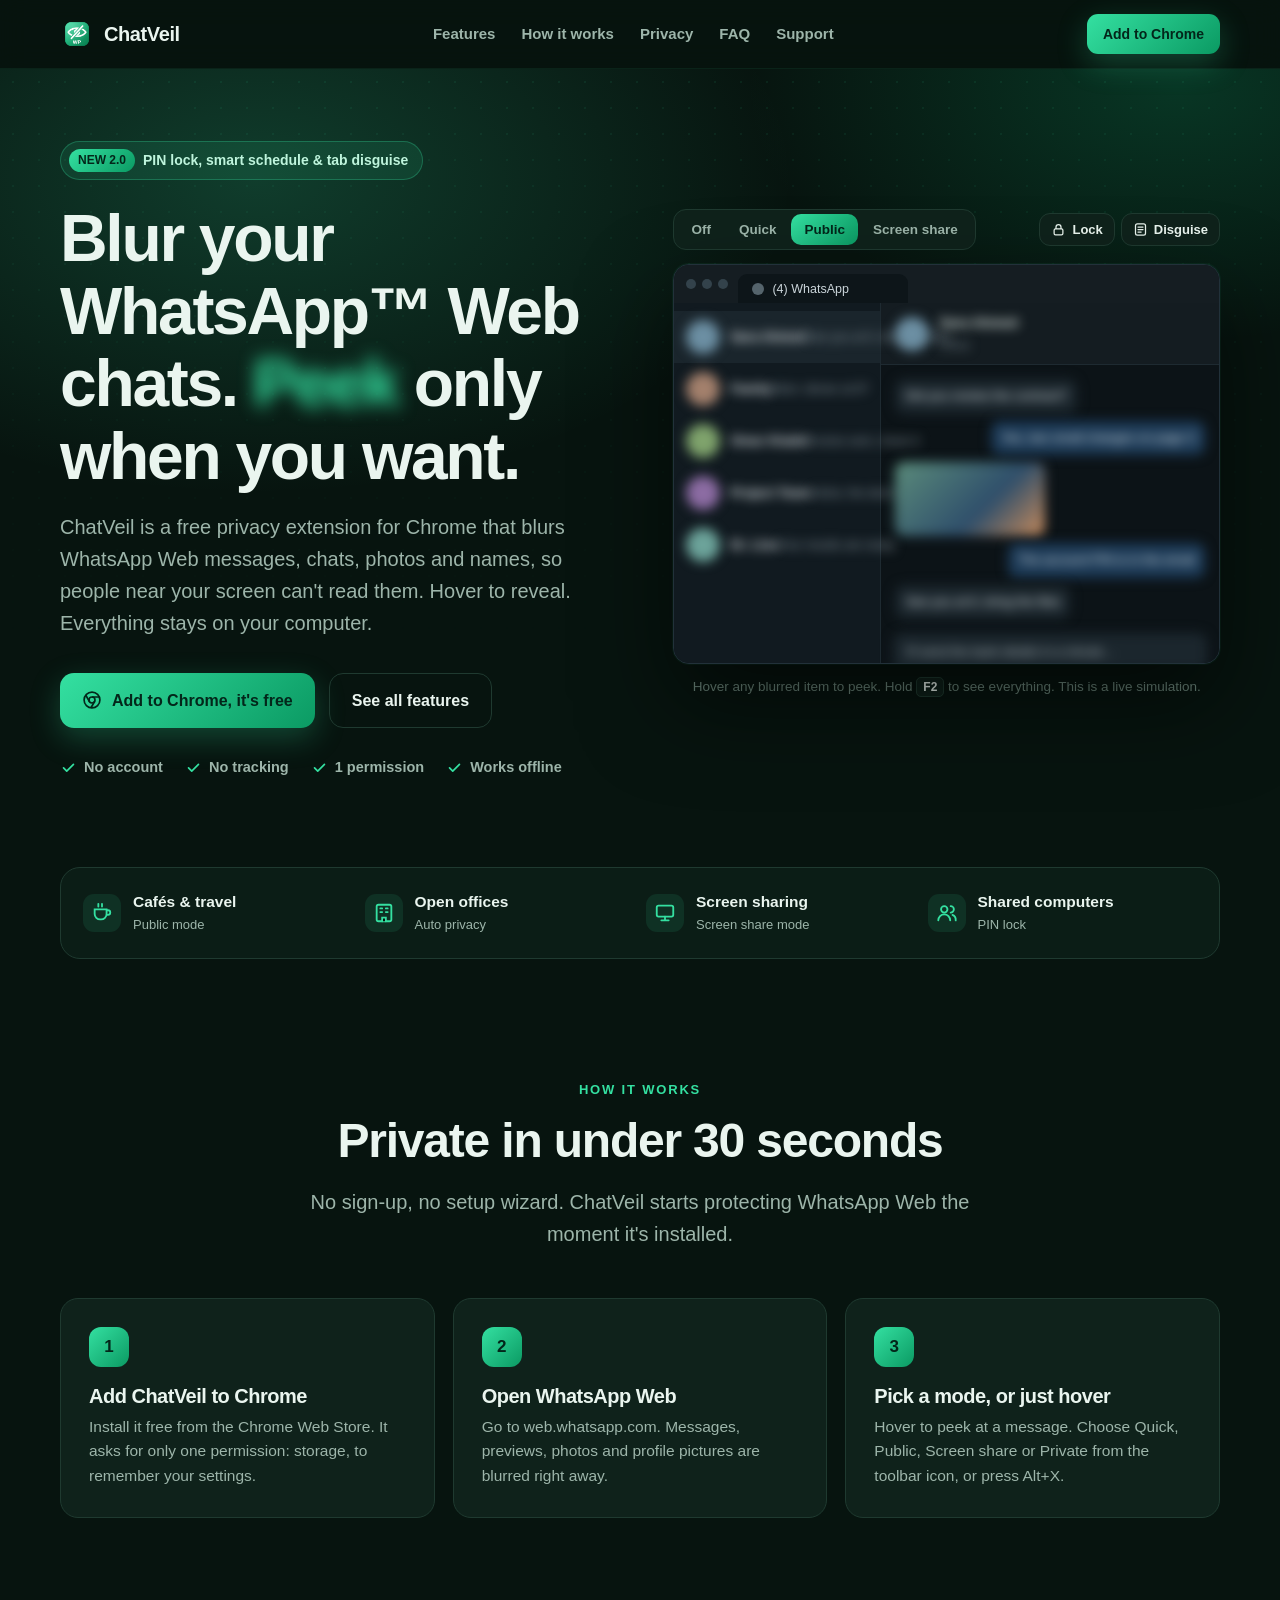
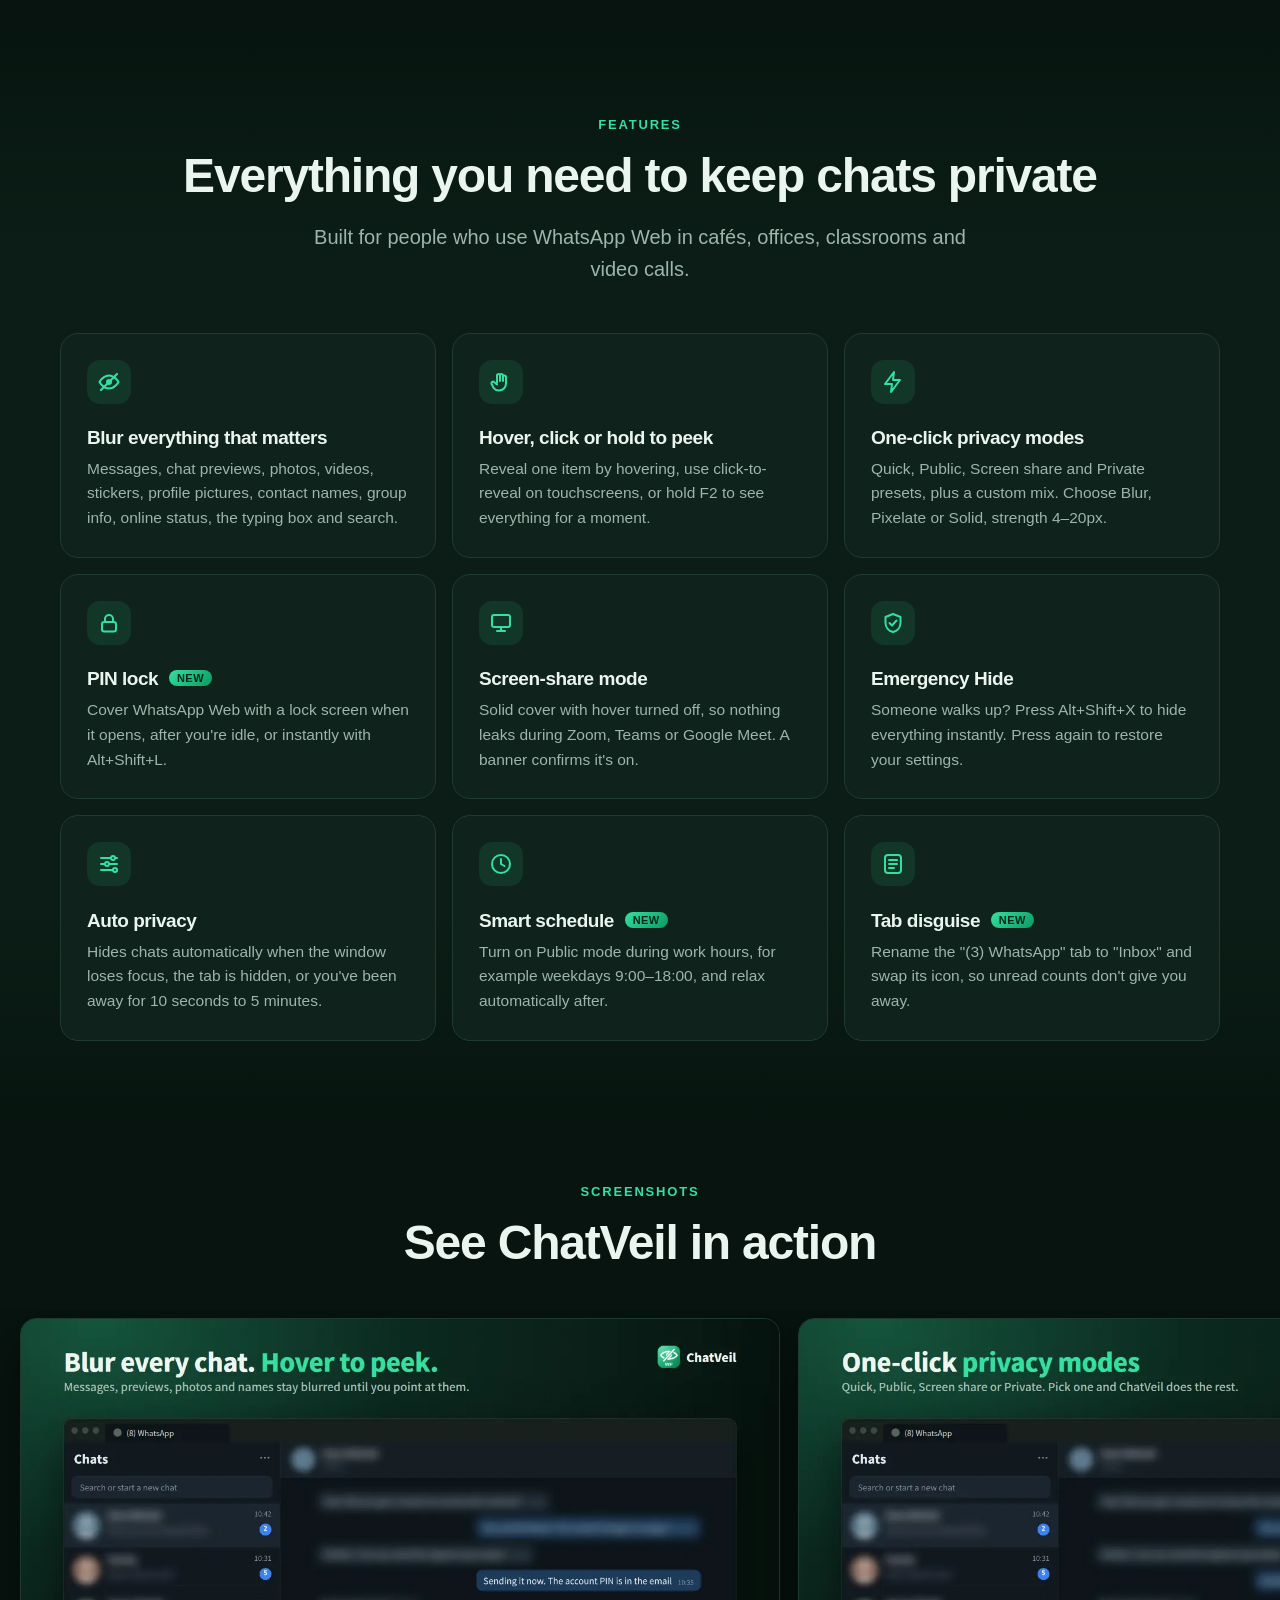
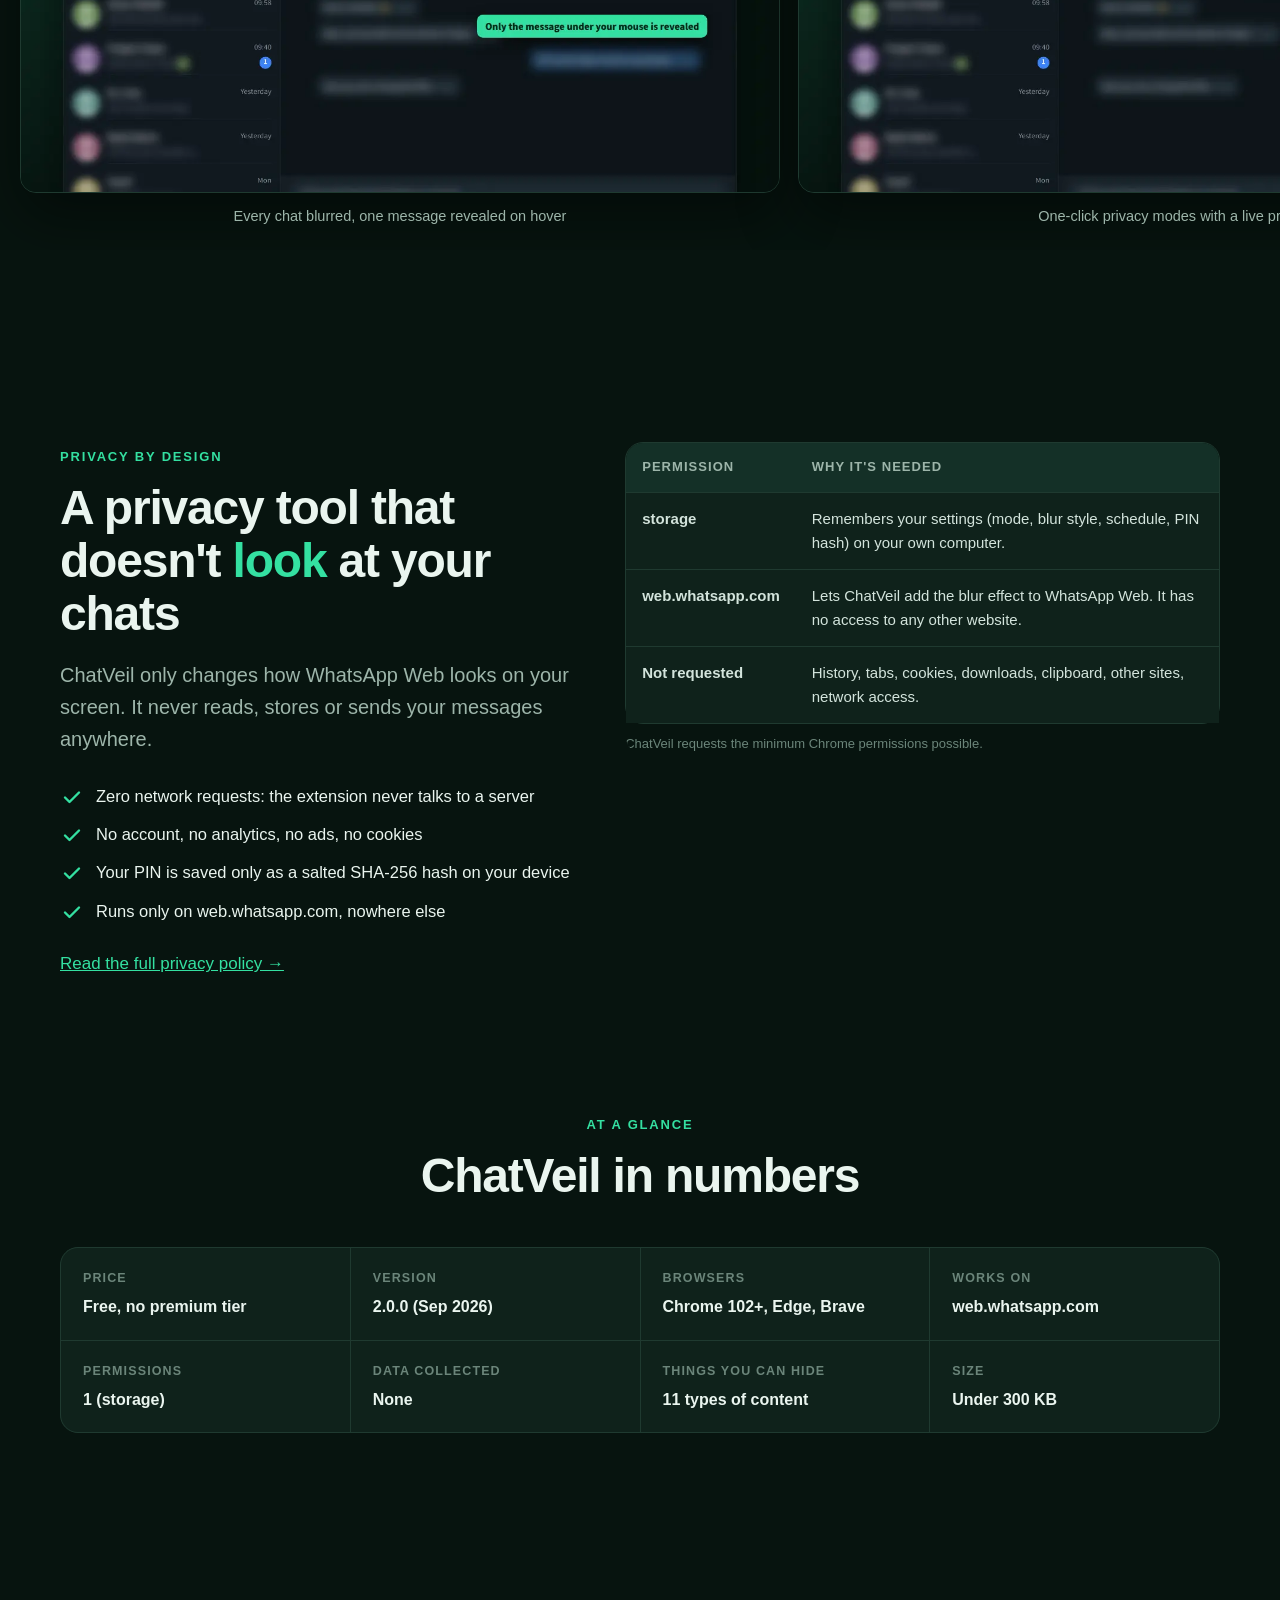
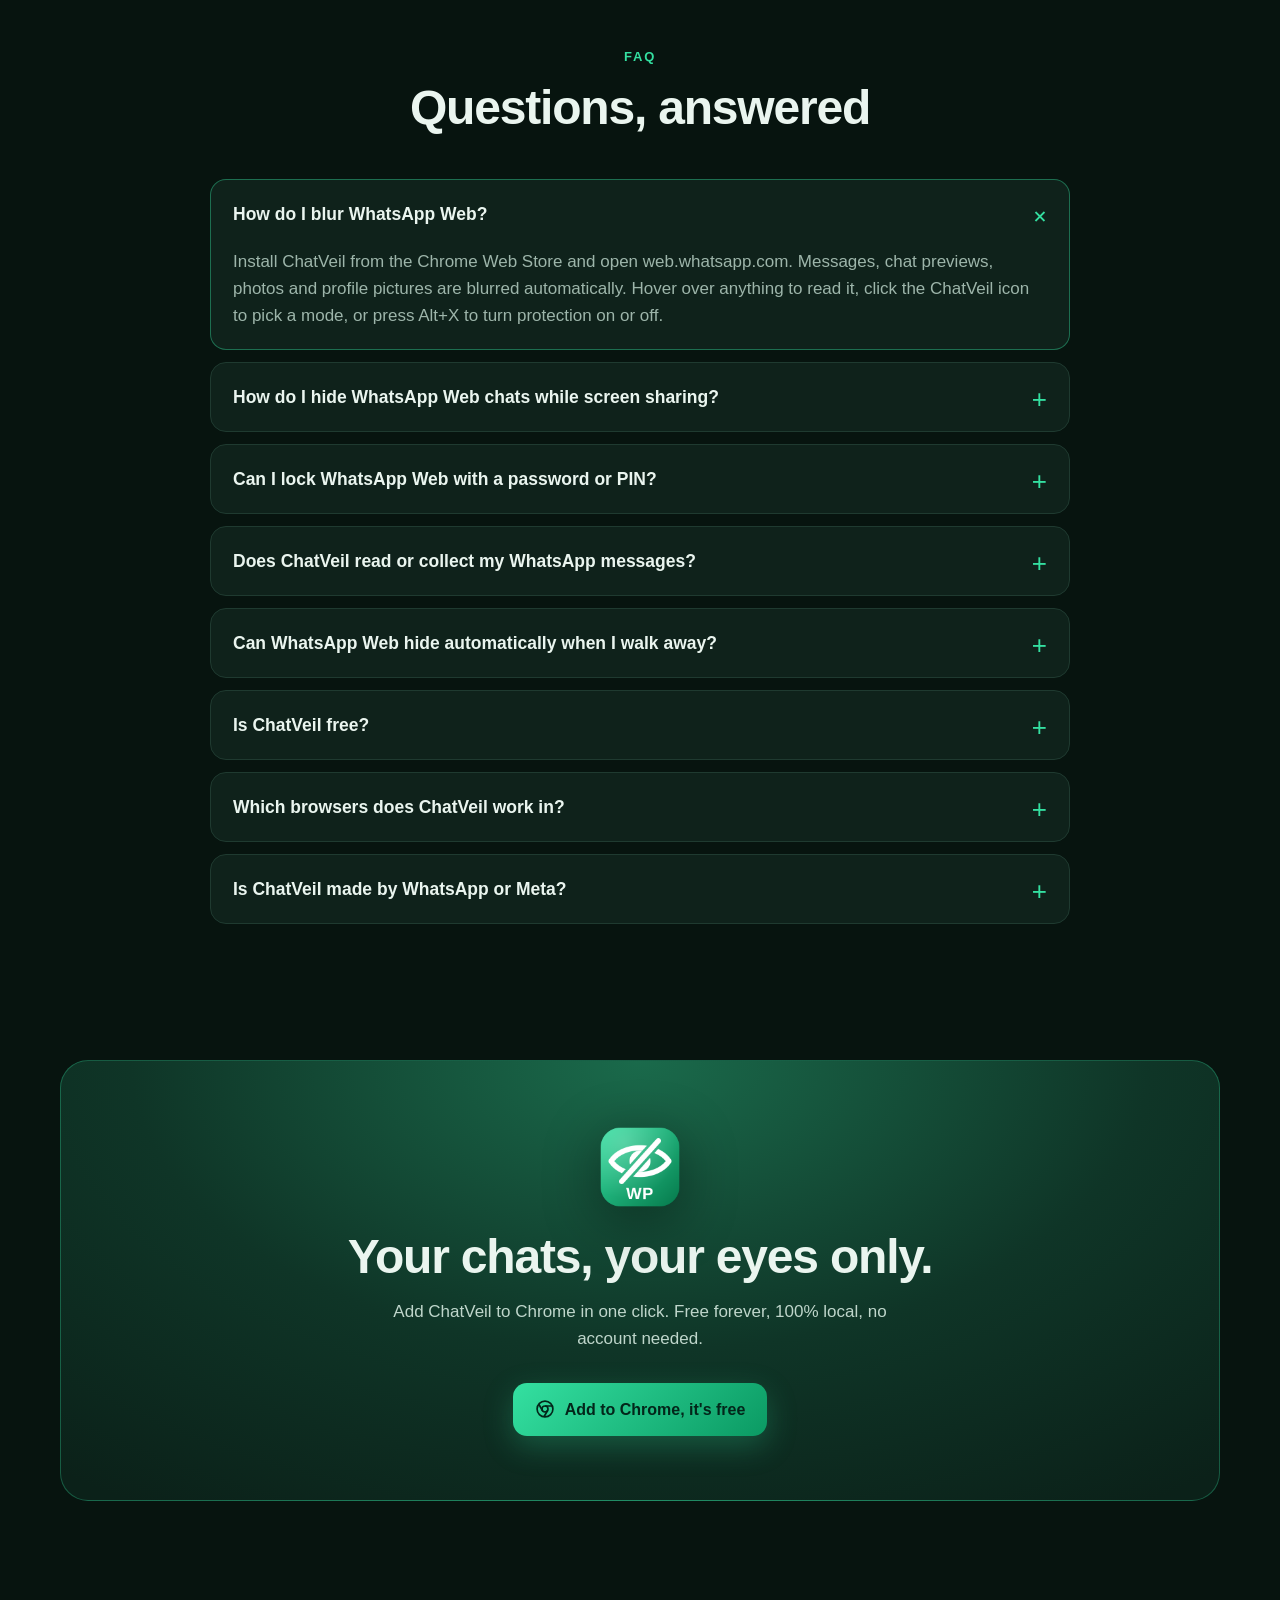
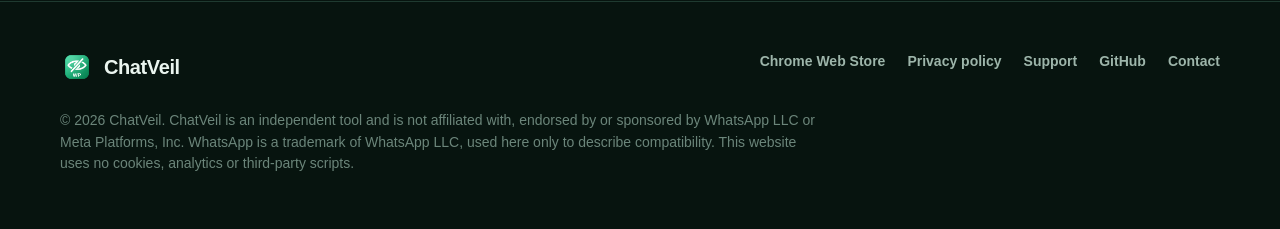
==== commit bf51a2b9: "Add files via upload" ====
--- a/index.html
+++ b/index.html
@@ -5,7 +5,7 @@
 <meta name="viewport" content="width=device-width, initial-scale=1">
 <title>ChatVeil – Privacy Blur Extension for WhatsApp™ Web (Free, 100% Local)</title>
 <meta name="description" content="ChatVeil is a free Chrome extension that blurs WhatsApp™ Web messages, chats, photos and names. Hover to peek, PIN lock, screen-share mode. 100% local, no tracking.">
-<link rel="canonical" href="https://YOUR-USERNAME.github.io/">
+<link rel="canonical" href="https://sohaibsaqibai-dot.github.io/chatveil/">
 <meta name="robots" content="index, follow, max-image-preview:large">
 <meta name="theme-color" content="#07140F">
 <link rel="icon" href="favicon.ico" sizes="any">
@@ -18,15 +18,15 @@
 <meta property="og:site_name" content="ChatVeil">
 <meta property="og:title" content="ChatVeil – Privacy Blur for WhatsApp™ Web">
 <meta property="og:description" content="Blur WhatsApp Web chats, messages and photos. Hover to peek, PIN lock, screen-share mode. Free and 100% local.">
-<meta property="og:url" content="https://YOUR-USERNAME.github.io/">
-<meta property="og:image" content="https://YOUR-USERNAME.github.io/assets/og-image.png">
+<meta property="og:url" content="https://sohaibsaqibai-dot.github.io/chatveil/">
+<meta property="og:image" content="https://sohaibsaqibai-dot.github.io/chatveil/assets/og-image.png">
 <meta property="og:image:width" content="1200">
 <meta property="og:image:height" content="630">
 <meta property="og:image:alt" content="ChatVeil: keep your WhatsApp Web chats private">
 <meta name="twitter:card" content="summary_large_image">
 <meta name="twitter:title" content="ChatVeil – Privacy Blur for WhatsApp™ Web">
 <meta name="twitter:description" content="Blur WhatsApp Web chats, messages and photos. Hover to peek, PIN lock, screen-share mode. Free and 100% local.">
-<meta name="twitter:image" content="https://YOUR-USERNAME.github.io/assets/og-image.png">
+<meta name="twitter:image" content="https://sohaibsaqibai-dot.github.io/chatveil/assets/og-image.png">
 
 <link rel="stylesheet" href="assets/site.css">
 
@@ -36,27 +36,28 @@
   "@graph": [
     {
       "@type": "Organization",
-      "@id": "https://YOUR-USERNAME.github.io/#org",
+      "@id": "https://sohaibsaqibai-dot.github.io/chatveil/#org",
       "name": "ChatVeil",
-      "url": "https://YOUR-USERNAME.github.io/",
-      "logo": "https://YOUR-USERNAME.github.io/assets/logo-512.png",
+      "url": "https://sohaibsaqibai-dot.github.io/chatveil/",
+      "logo": "https://sohaibsaqibai-dot.github.io/chatveil/assets/logo-512.png",
       "email": "sohaibsaqibai@gmail.com",
+      "contactPoint": { "@type": "ContactPoint", "contactType": "customer support", "email": "sohaibsaqibai@gmail.com", "url": "https://sohaibsaqibai-dot.github.io/chatveil/support.html" },
       "sameAs": [
         "https://chromewebstore.google.com/detail/eonoagiopcgfgbhfijjfhnohkobojclb",
-        "https://github.com/YOUR-USERNAME/YOUR-USERNAME.github.io"
+        "https://github.com/sohaibsaqibai-dot/chatveil"
       ]
     },
     {
       "@type": "WebSite",
-      "@id": "https://YOUR-USERNAME.github.io/#website",
-      "url": "https://YOUR-USERNAME.github.io/",
+      "@id": "https://sohaibsaqibai-dot.github.io/chatveil/#website",
+      "url": "https://sohaibsaqibai-dot.github.io/chatveil/",
       "name": "ChatVeil",
-      "publisher": { "@id": "https://YOUR-USERNAME.github.io/#org" },
+      "publisher": { "@id": "https://sohaibsaqibai-dot.github.io/chatveil/#org" },
       "inLanguage": "en"
     },
     {
       "@type": "SoftwareApplication",
-      "@id": "https://YOUR-USERNAME.github.io/#app",
+      "@id": "https://sohaibsaqibai-dot.github.io/chatveil/#app",
       "name": "ChatVeil – Privacy Blur for WhatsApp™ Web",
       "alternateName": ["ChatVeil", "WhatsApp Privacy Blur"],
       "description": "Free Chrome extension that blurs WhatsApp Web messages, chat previews, photos, profile pictures and names so people near your screen can't read them. Includes hover-to-peek, PIN lock, screen-share mode, auto privacy, smart schedule and tab disguise. Runs 100% locally with no data collection.",
@@ -65,14 +66,14 @@
       "operatingSystem": "Google Chrome 102+, Microsoft Edge, Brave (Chromium browsers)",
       "softwareVersion": "2.0.0",
       "dateModified": "2026-09-27",
-      "url": "https://YOUR-USERNAME.github.io/",
+      "url": "https://sohaibsaqibai-dot.github.io/chatveil/",
       "installUrl": "https://chromewebstore.google.com/detail/eonoagiopcgfgbhfijjfhnohkobojclb",
       "downloadUrl": "https://chromewebstore.google.com/detail/eonoagiopcgfgbhfijjfhnohkobojclb",
-      "image": "https://YOUR-USERNAME.github.io/assets/logo-512.png",
+      "image": "https://sohaibsaqibai-dot.github.io/chatveil/assets/logo-512.png",
       "screenshot": [
-        "https://YOUR-USERNAME.github.io/assets/screenshots/screenshot-1.webp",
-        "https://YOUR-USERNAME.github.io/assets/screenshots/screenshot-3.webp",
-        "https://YOUR-USERNAME.github.io/assets/screenshots/screenshot-4.webp"
+        "https://sohaibsaqibai-dot.github.io/chatveil/assets/screenshots/screenshot-1.webp",
+        "https://sohaibsaqibai-dot.github.io/chatveil/assets/screenshots/screenshot-3.webp",
+        "https://sohaibsaqibai-dot.github.io/chatveil/assets/screenshots/screenshot-4.webp"
       ],
       "offers": { "@type": "Offer", "price": "0", "priceCurrency": "USD" },
       "isAccessibleForFree": true,
@@ -89,11 +90,11 @@
         "100% local, no account, no tracking"
       ],
       "permissions": "storage; host access to web.whatsapp.com only",
-      "publisher": { "@id": "https://YOUR-USERNAME.github.io/#org" }
+      "publisher": { "@id": "https://sohaibsaqibai-dot.github.io/chatveil/#org" }
     },
     {
       "@type": "FAQPage",
-      "@id": "https://YOUR-USERNAME.github.io/#faq",
+      "@id": "https://sohaibsaqibai-dot.github.io/chatveil/#faq",
       "mainEntity": [
         { "@type": "Question", "name": "How do I blur WhatsApp Web?",
           "acceptedAnswer": { "@type": "Answer", "text": "Install ChatVeil from the Chrome Web Store and open web.whatsapp.com. Messages, chat previews, photos and profile pictures are blurred automatically. Hover over anything to read it, click the ChatVeil icon to pick a mode, or press Alt+X to turn protection on or off." } },
@@ -303,6 +304,7 @@
         <li><a href="#how">How it works</a></li>
         <li><a href="#privacy">Privacy</a></li>
         <li><a href="#faq">FAQ</a></li>
+        <li><a href="support.html">Support</a></li>
       </ul>
     </nav>
     <a class="btn btn-primary btn-sm" href="https://chromewebstore.google.com/detail/eonoagiopcgfgbhfijjfhnohkobojclb" rel="noopener">Add to Chrome</a>
@@ -532,7 +534,8 @@
       <nav aria-label="Footer">
         <a href="https://chromewebstore.google.com/detail/eonoagiopcgfgbhfijjfhnohkobojclb" rel="noopener">Chrome Web Store</a>
         <a href="privacy.html">Privacy policy</a>
-        <a href="https://github.com/YOUR-USERNAME/YOUR-USERNAME.github.io" rel="noopener">GitHub</a>
+        <a href="support.html">Support</a>
+        <a href="https://github.com/sohaibsaqibai-dot/chatveil" rel="noopener">GitHub</a>
         <a href="mailto:sohaibsaqibai@gmail.com">Contact</a>
       </nav>
     </div>
